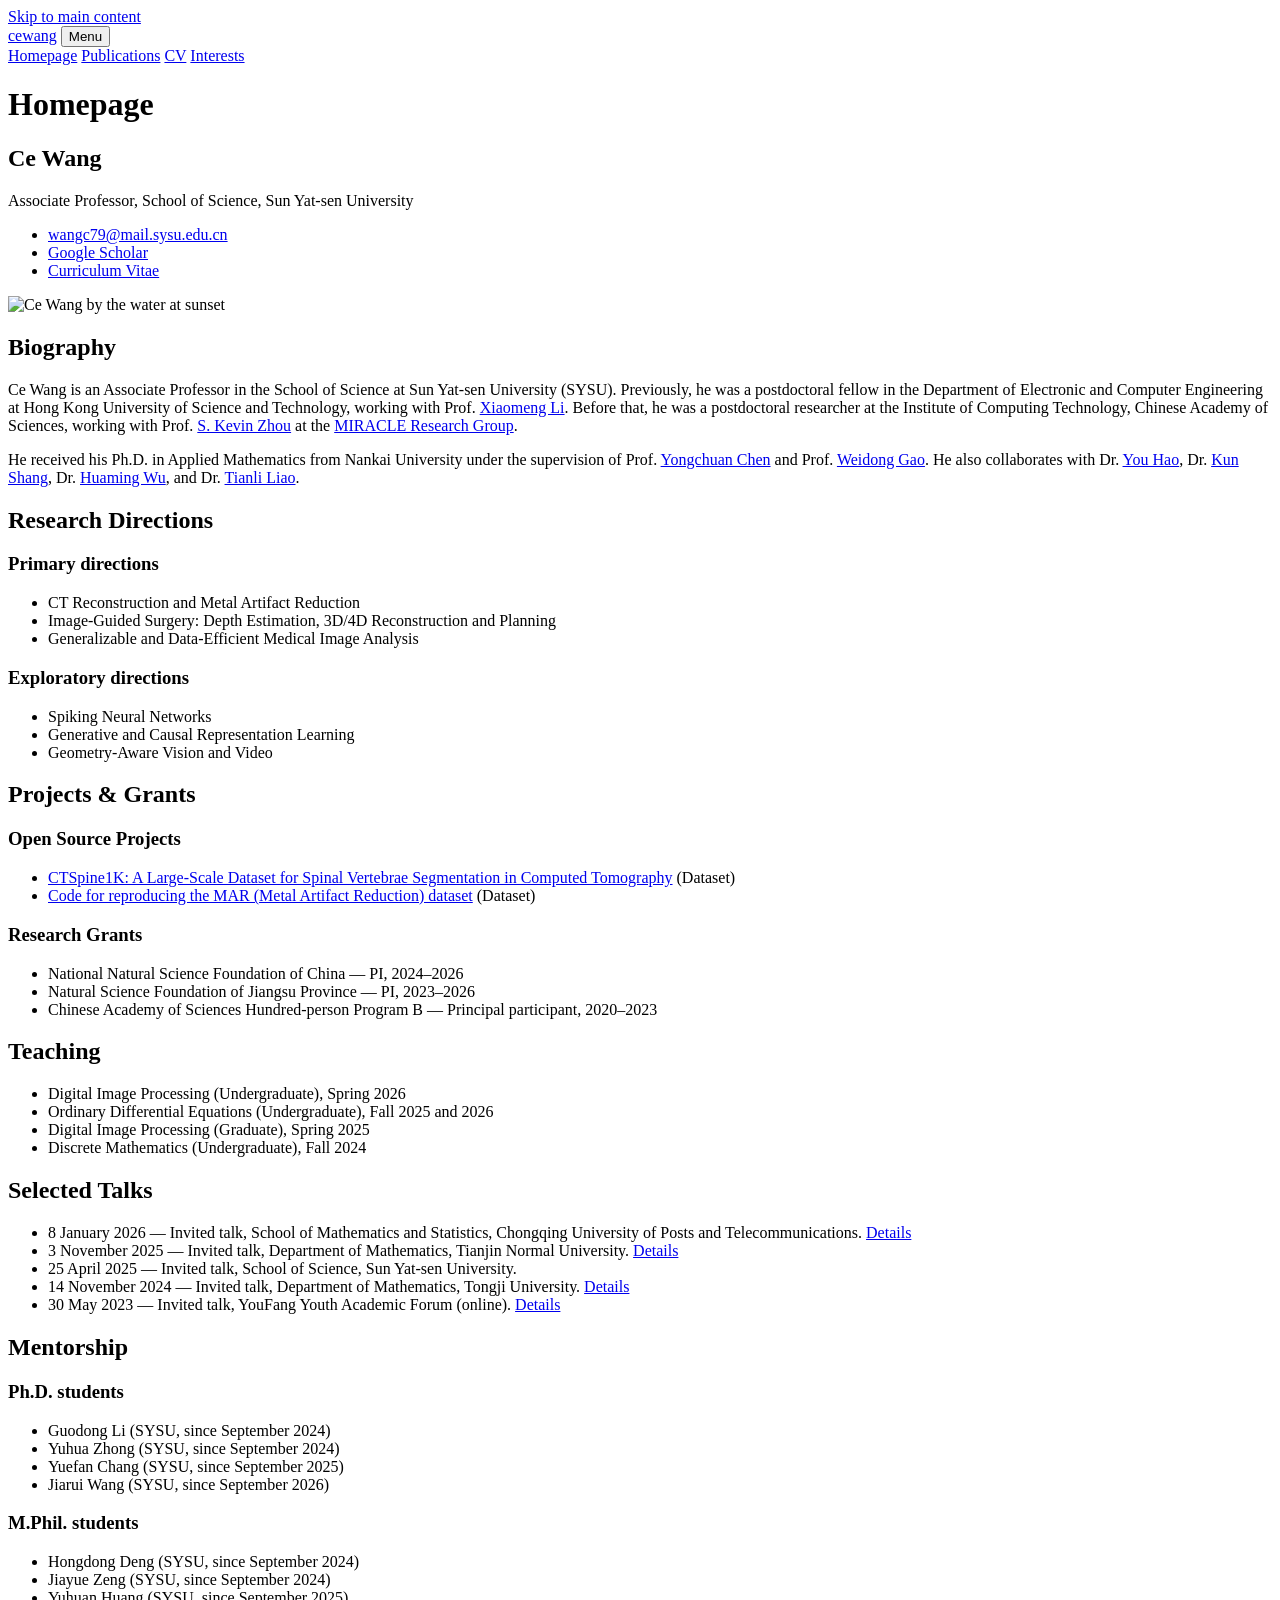
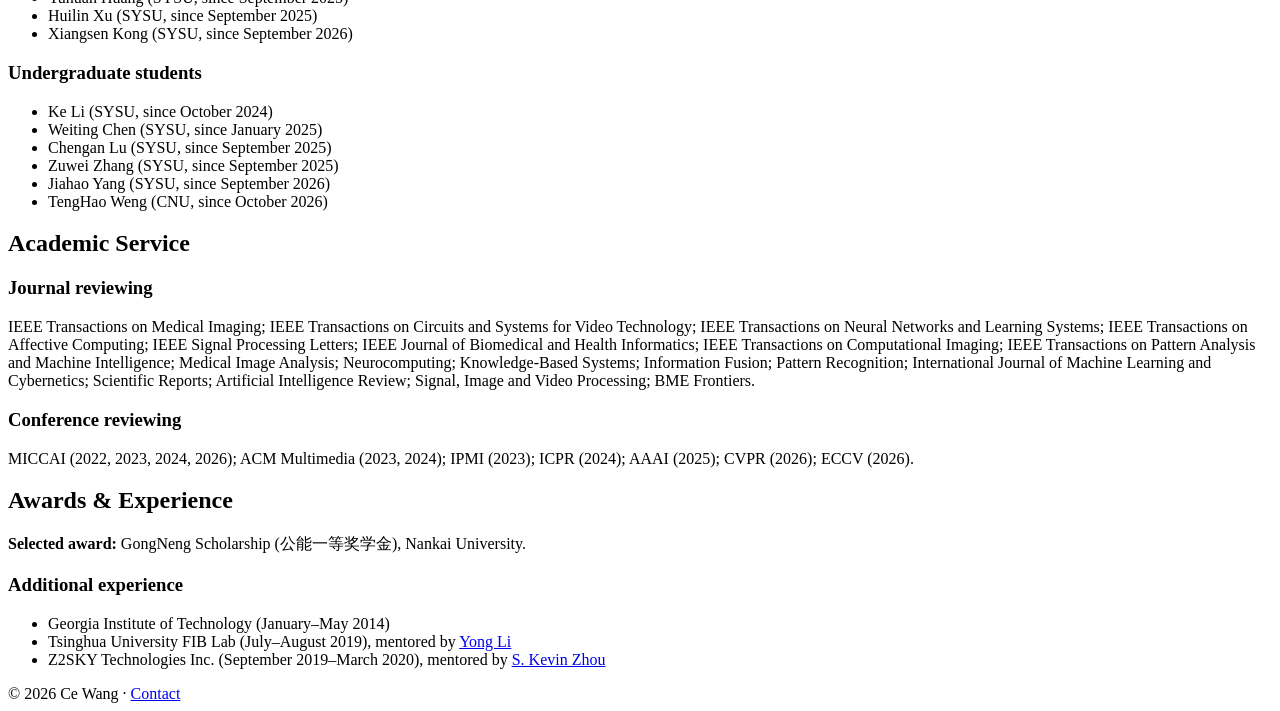
==== index.html @ 62bd2e17 "Initial commit" ====
<!doctype html>
<html lang="en">
<head>
  <meta charset="utf-8">
  <meta name="viewport" content="width=device-width, initial-scale=1">
  <meta name="description" content="Ce Wang is an Associate Professor at Sun Yat-sen University. Research in CT reconstruction, image-guided surgery, and medical image analysis.">
  <title>Ce Wang | Homepage</title>
  <link rel="stylesheet" href="./styles.css">
  <script src="./site.js?v=20261102b" defer></script>
</head>
<body>
  <a class="skip-link" href="#main">Skip to main content</a>
  <div class="hero hero--home">
    <header class="site-header">
      <a class="site-brand" href="./index.html">cewang</a>
      <button class="menu-button" type="button" aria-controls="site-nav" aria-expanded="false">Menu</button>
      <nav class="site-nav" id="site-nav" aria-label="Main navigation">
        <a href="./index.html" aria-current="page">Homepage</a>
        <a href="./publications.html">Publications</a>
        <a href="./cv.html">CV</a>
        <a href="./interests.html">Interests</a>
      </nav>
    </header>
    <h1 class="hero-title">Homepage</h1>
  </div>

  <main class="content" id="main">
    <section class="intro" aria-labelledby="name">
      <div>
        <h2 id="name">Ce Wang</h2>
        <p class="role">Associate Professor, School of Science, Sun Yat-sen University</p>
        <ul class="intro-links">
          <li><a href="mailto:wangc79@mail.sysu.edu.cn">wangc79@mail.sysu.edu.cn</a></li>
          <li><a href="https://scholar.google.com/citations?user=IBZRx3AAAAAJ&amp;hl=en" target="_blank" rel="noopener noreferrer">Google Scholar</a></li>
          <li><a href="./cv.html">Curriculum Vitae</a></li>
        </ul>
      </div>
      <img class="portrait" src="./assets/portrait.jpg" alt="Ce Wang by the water at sunset">
    </section>

    <section class="content-section" aria-labelledby="biography">
      <h2 id="biography">Biography</h2>
      <p>Ce Wang is an Associate Professor in the School of Science at Sun Yat-sen University (SYSU). Previously, he was a postdoctoral fellow in the Department of Electronic and Computer Engineering at Hong Kong University of Science and Technology, working with Prof. <a href="https://xmengli.github.io/">Xiaomeng Li</a>. Before that, he was a postdoctoral researcher at the Institute of Computing Technology, Chinese Academy of Sciences, working with Prof. <a href="https://scholar.google.com/citations?user=8eNm2GMAAAAJ&amp;hl=en">S. Kevin Zhou</a> at the <a href="https://iip.ict.ac.cn/">MIRACLE Research Group</a>.</p>
      <p>He received his Ph.D. in Applied Mathematics from Nankai University under the supervision of Prof. <a href="https://billchen.org/">Yongchuan Chen</a> and Prof. <a href="https://cam.tju.edu.cn/faculty/teacherDetail.php?id=104">Weidong Gao</a>. He also collaborates with Dr. <a href="https://scholar.google.com/citations?user=0cNZda4AAAAJ&amp;hl=en">You Hao</a>, Dr. <a href="https://scholar.google.com/citations?user=N3ZIPaoAAAAJ&amp;hl=en">Kun Shang</a>, Dr. <a href="https://scholar.google.com/citations?user=eK_-GIwAAAAJ&amp;hl=en">Huaming Wu</a>, and Dr. <a href="https://tlliao.github.io/">Tianli Liao</a>.</p>
    </section>

    <section class="content-section" aria-labelledby="research">
      <h2 id="research">Research Directions</h2>
      <h3>Primary directions</h3>
      <ul class="research-list">
        <li>CT Reconstruction and Metal Artifact Reduction</li>
        <li>Image-Guided Surgery: Depth Estimation, 3D/4D Reconstruction and Planning</li>
        <li>Generalizable and Data-Efficient Medical Image Analysis</li>
      </ul>
      <h3>Exploratory directions</h3>
      <ul class="research-list">
        <li>Spiking Neural Networks</li>
        <li>Generative and Causal Representation Learning</li>
        <li>Geometry-Aware Vision and Video</li>
      </ul>
    </section>

    <section class="content-section" aria-labelledby="projects">
      <h2 id="projects">Projects &amp; Grants</h2>
      <h3>Open Source Projects</h3>
      <ul class="compact-list">
        <li><a href="https://github.com/MIRACLE-Center/CTSpine1K">CTSpine1K: A Large-Scale Dataset for Spinal Vertebrae Segmentation in Computed Tomography</a> (Dataset)</li>
        <li><a href="https://github.com/MIRACLE-Center/DuDoNet">Code for reproducing the MAR (Metal Artifact Reduction) dataset</a> (Dataset)</li>
      </ul>
      <h3>Research Grants</h3>
      <ul class="compact-list">
        <li>National Natural Science Foundation of China — PI, 2024–2026</li>
        <li>Natural Science Foundation of Jiangsu Province — PI, 2023–2026</li>
        <li>Chinese Academy of Sciences Hundred-person Program B — Principal participant, 2020–2023</li>
      </ul>
    </section>

    <section class="content-section" aria-labelledby="teaching">
      <h2 id="teaching">Teaching</h2>
      <ul>
        <li>Digital Image Processing (Undergraduate), Spring 2026</li>
        <li>Ordinary Differential Equations (Undergraduate), Fall 2025 and 2026</li>
        <li>Digital Image Processing (Graduate), Spring 2025</li>
        <li>Discrete Mathematics (Undergraduate), Fall 2024</li>
      </ul>
    </section>

    <section class="content-section" aria-labelledby="talks">
      <h2 id="talks">Selected Talks</h2>
      <ul>
        <li>8 January 2026 — Invited talk, School of Mathematics and Statistics, Chongqing University of Posts and Telecommunications. <a href="https://math.cqupt.edu.cn/info/1125/19202.htm">Details</a></li>
        <li>3 November 2025 — Invited talk, Department of Mathematics, Tianjin Normal University. <a href="https://sxkx.tjnu.edu.cn/info/1120/4465.htm">Details</a></li>
        <li>25 April 2025 — Invited talk, School of Science, Sun Yat-sen University.</li>
        <li>14 November 2024 — Invited talk, Department of Mathematics, Tongji University. <a href="https://math.tongji.edu.cn/info/1385/11746.htm">Details</a></li>
        <li>30 May 2023 — Invited talk, YouFang Youth Academic Forum (online). <a href="https://mp.weixin.qq.com/s/vdHSay3VcOYgKYKiNyESrA">Details</a></li>
      </ul>
    </section>

    <section class="content-section" aria-labelledby="mentorship">
      <h2 id="mentorship">Mentorship</h2>
      <div class="columns">
        <div>
          <h3>Ph.D. students</h3>
          <ul class="compact-list">
            <li>Guodong Li (SYSU, since September 2024)</li>
            <li>Yuhua Zhong (SYSU, since September 2024)</li>
            <li>Yuefan Chang (SYSU, since September 2025)</li>
            <li>Jiarui Wang (SYSU, since September 2026)</li>
          </ul>
          <h3>M.Phil. students</h3>
          <ul class="compact-list">
            <li>Hongdong Deng (SYSU, since September 2024)</li>
            <li>Jiayue Zeng (SYSU, since September 2024)</li>
            <li>Yuhuan Huang (SYSU, since September 2025)</li>
            <li>Huilin Xu (SYSU, since September 2025)</li>
            <li>Xiangsen Kong (SYSU, since September 2026)</li>
          </ul>
        </div>
        <div>
          <h3>Undergraduate students</h3>
          <ul class="compact-list">
            <li>Ke Li (SYSU, since October 2024)</li>
            <li>Weiting Chen (SYSU, since January 2025)</li>
            <li>Chengan Lu (SYSU, since September 2025)</li>
            <li>Zuwei Zhang (SYSU, since September 2025)</li>
            <li>Jiahao Yang (SYSU, since September 2026)</li>
            <li>TengHao Weng (CNU, since October 2026)</li>
          </ul>
        </div>
      </div>
    </section>

    <section class="content-section" aria-labelledby="service">
      <h2 id="service">Academic Service</h2>
      <h3>Journal reviewing</h3>
      <p>IEEE Transactions on Medical Imaging; IEEE Transactions on Circuits and Systems for Video Technology; IEEE Transactions on Neural Networks and Learning Systems; IEEE Transactions on Affective Computing; IEEE Signal Processing Letters; IEEE Journal of Biomedical and Health Informatics; IEEE Transactions on Computational Imaging; IEEE Transactions on Pattern Analysis and Machine Intelligence; Medical Image Analysis; Neurocomputing; Knowledge-Based Systems; Information Fusion; Pattern Recognition; International Journal of Machine Learning and Cybernetics; Scientific Reports; Artificial Intelligence Review; Signal, Image and Video Processing; BME Frontiers.</p>
      <h3>Conference reviewing</h3>
      <p>MICCAI (2022, 2023, 2024, 2026); ACM Multimedia (2023, 2024); IPMI (2023); ICPR (2024); AAAI (2025); CVPR (2026); ECCV (2026).</p>
    </section>

    <section class="content-section" aria-labelledby="more">
      <h2 id="more">Awards &amp; Experience</h2>
      <p><strong>Selected award:</strong> GongNeng Scholarship (公能一等奖学金), Nankai University.</p>
      <h3>Additional experience</h3>
      <ul class="compact-list">
        <li>Georgia Institute of Technology (January–May 2014)</li>
        <li>Tsinghua University FIB Lab (July–August 2019), mentored by <a href="https://fi.ee.tsinghua.edu.cn/~liyong/">Yong Li</a></li>
        <li>Z2SKY Technologies Inc. (September 2019–March 2020), mentored by <a href="https://scholar.google.com/citations?user=8eNm2GMAAAAJ&amp;hl=en">S. Kevin Zhou</a></li>
      </ul>
    </section>
  </main>

  <footer class="site-footer">© 2026 Ce Wang · <a href="mailto:wangc79@mail.sysu.edu.cn">Contact</a></footer>
</body>
</html>
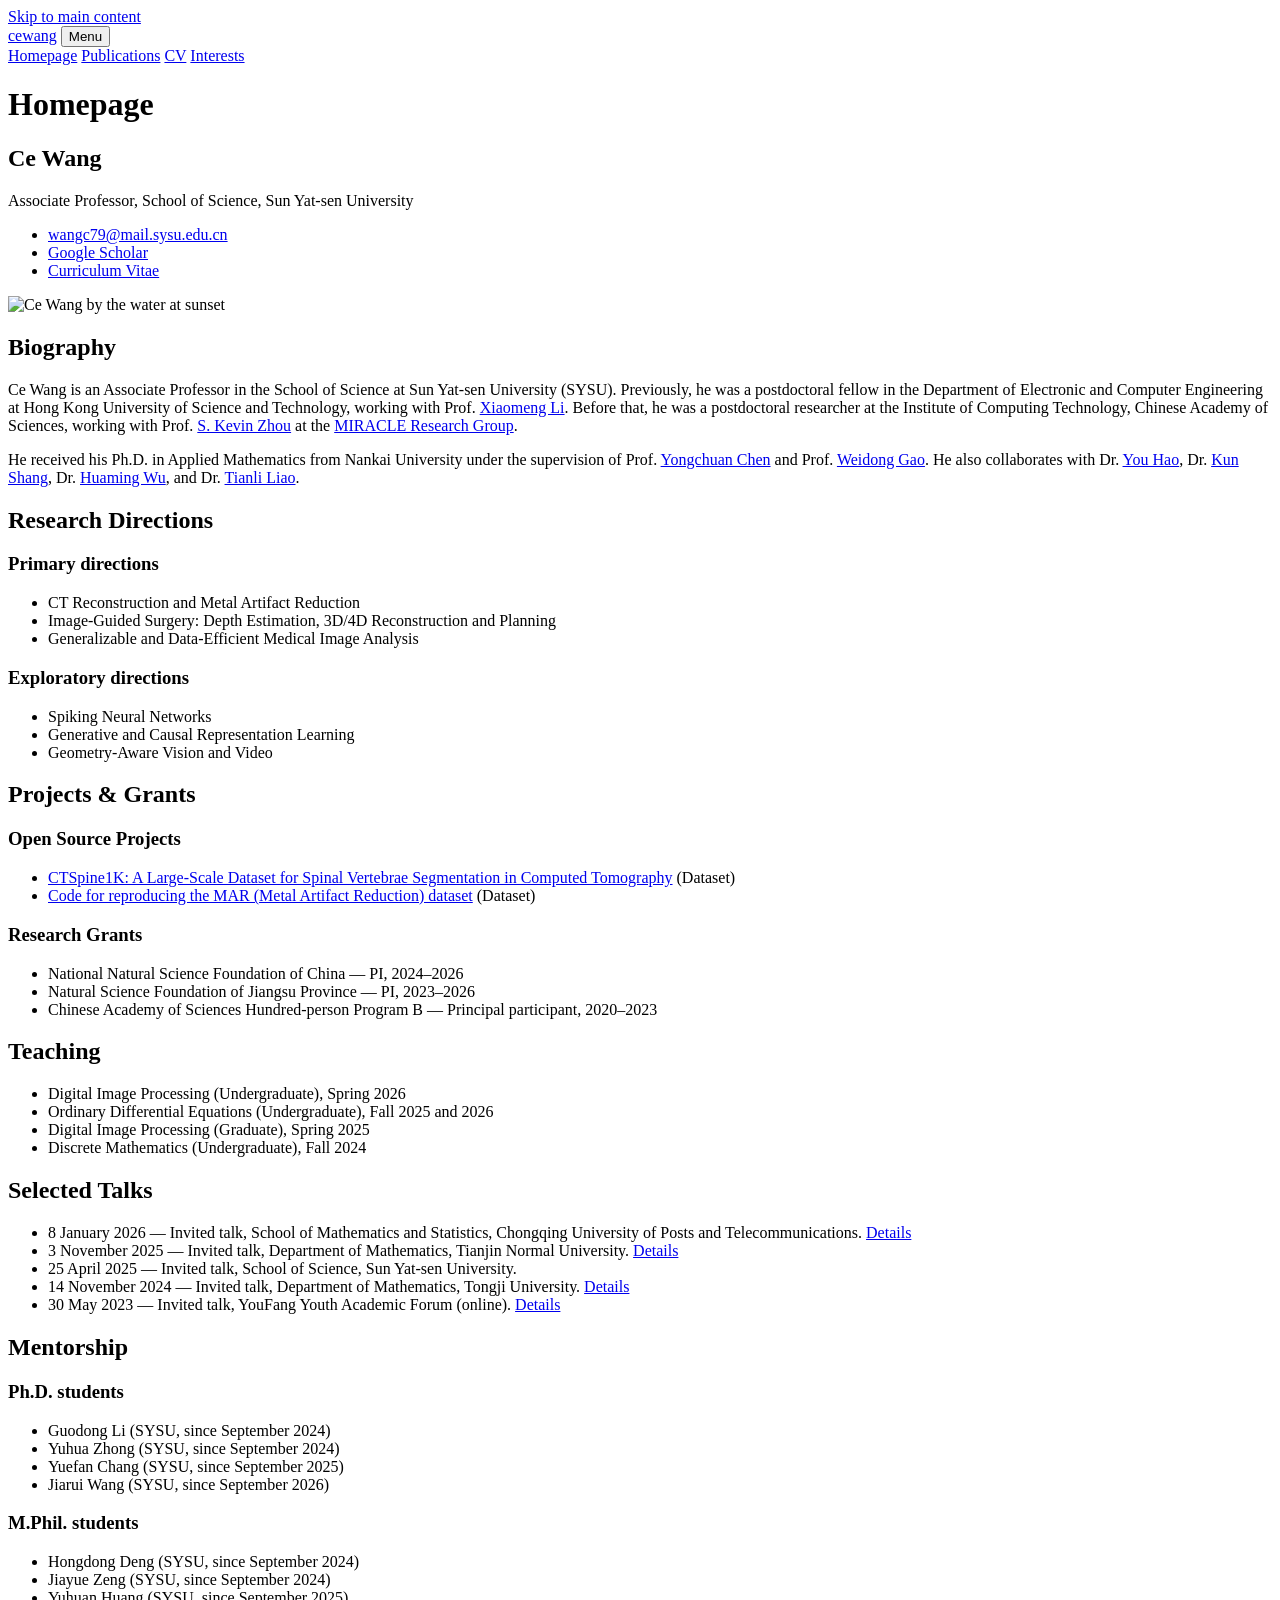
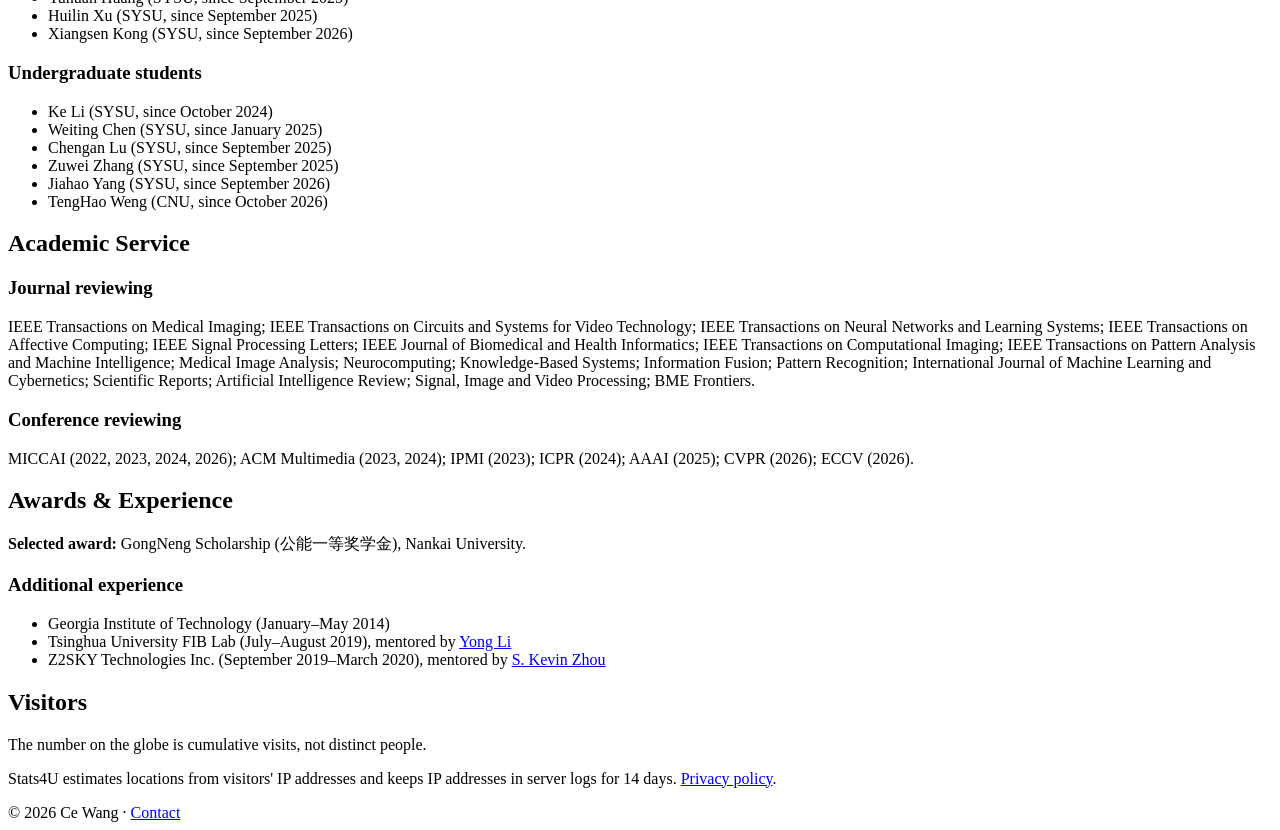
==== commit 3de0e291: "Add visitor globe and privacy note Added a visitor section with a globe and privacy information." ====
--- a/index.html
+++ b/index.html
@@ -148,6 +148,16 @@
         <li>Z2SKY Technologies Inc. (September 2019–March 2020), mentored by <a href="https://scholar.google.com/citations?user=8eNm2GMAAAAJ&amp;hl=en">S. Kevin Zhou</a></li>
       </ul>
     </section>
+
+    <section class="content-section visitor-section" aria-labelledby="visitors">
+      <h2 id="visitors">Visitors</h2>
+      <div class="visitor-globe" role="group" aria-label="Globe of approximate visitor locations and cumulative visits">
+        <script async src="https://www.stats4u.net/js/globe.js" data-s4uid="7709952360" data-size="210" data-lang="en" data-view="cities" data-form="dots" data-skin="papier" data-count="1"></script>
+        <noscript>Enable JavaScript to view the visitor globe.</noscript>
+      </div>
+      <p class="visitor-note">The number on the globe is cumulative visits, not distinct people.</p>
+      <p class="visitor-privacy">Stats4U estimates locations from visitors' IP addresses and keeps IP addresses in server logs for 14 days. <a href="https://www.stats4u.net/en/privacy" target="_blank" rel="noopener noreferrer">Privacy policy</a>.</p>
+    </section>
   </main>
 
   <footer class="site-footer">© 2026 Ce Wang · <a href="mailto:wangc79@mail.sysu.edu.cn">Contact</a></footer>
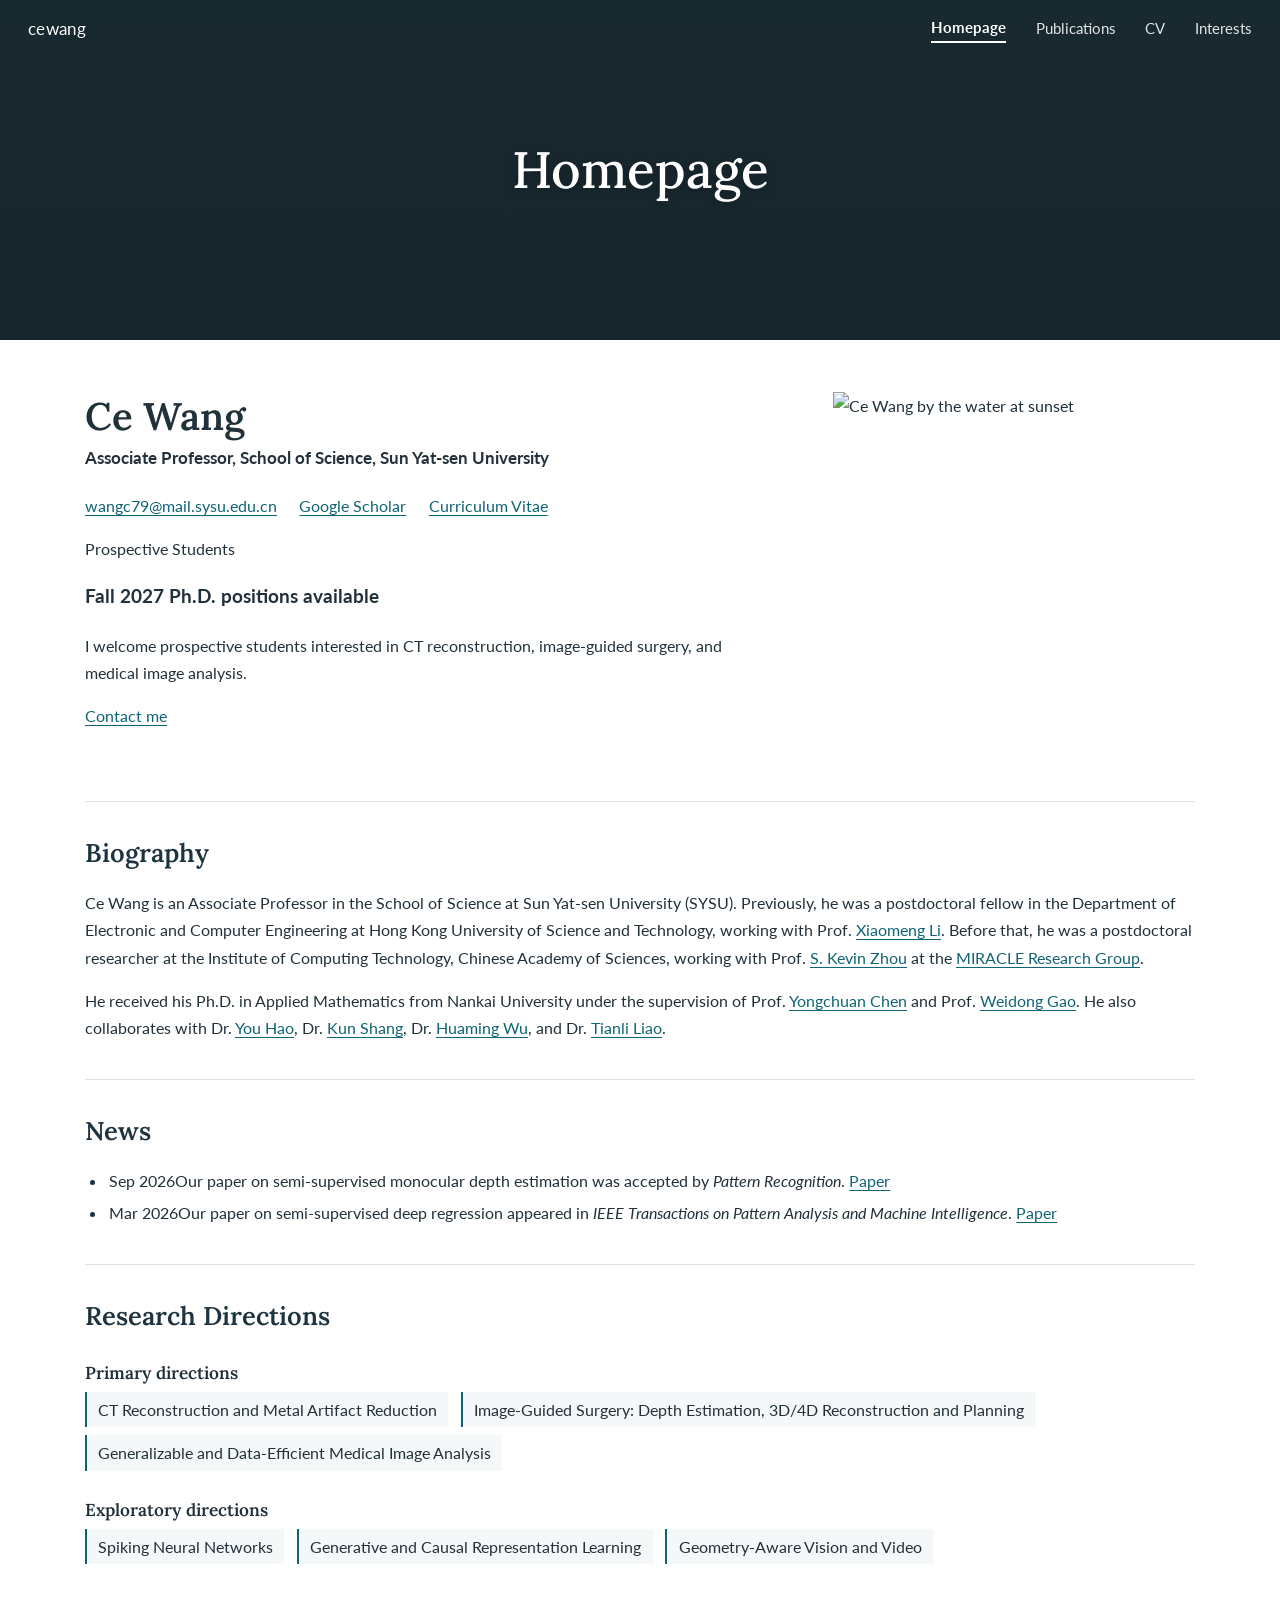
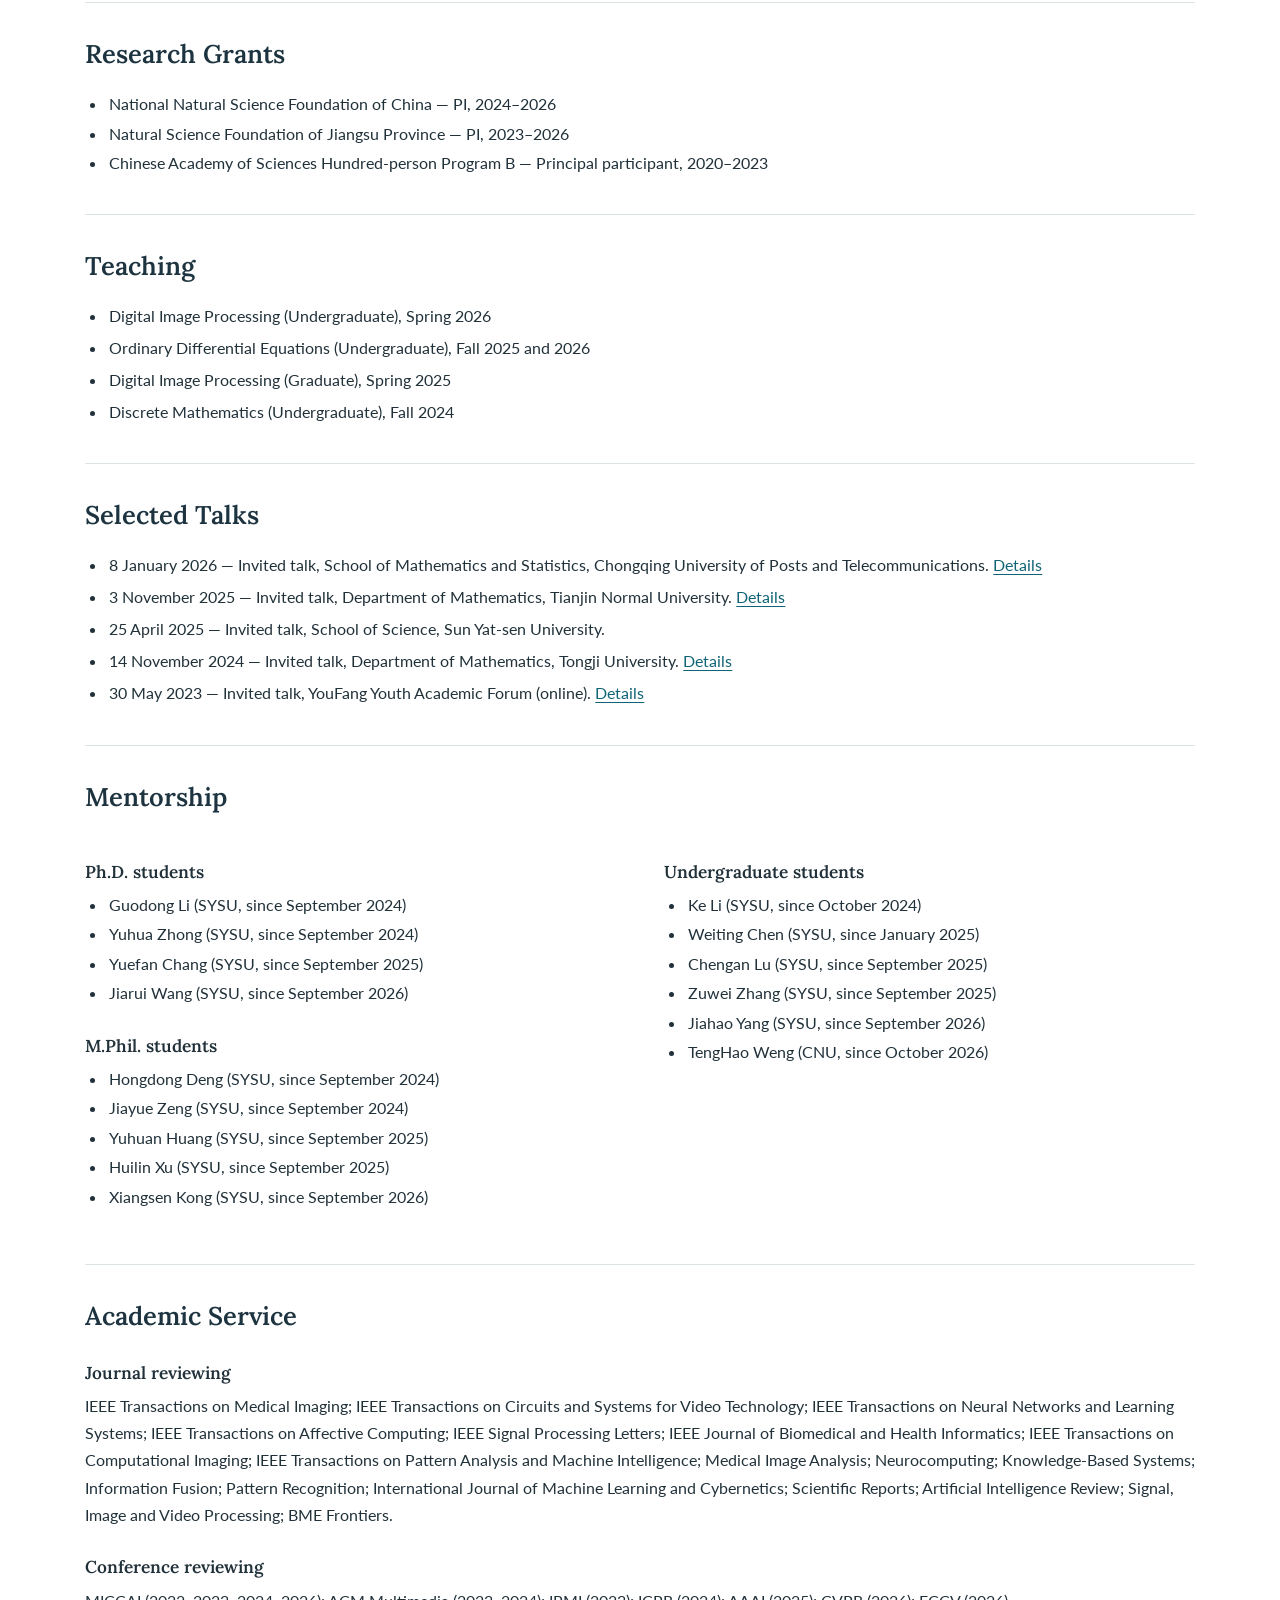
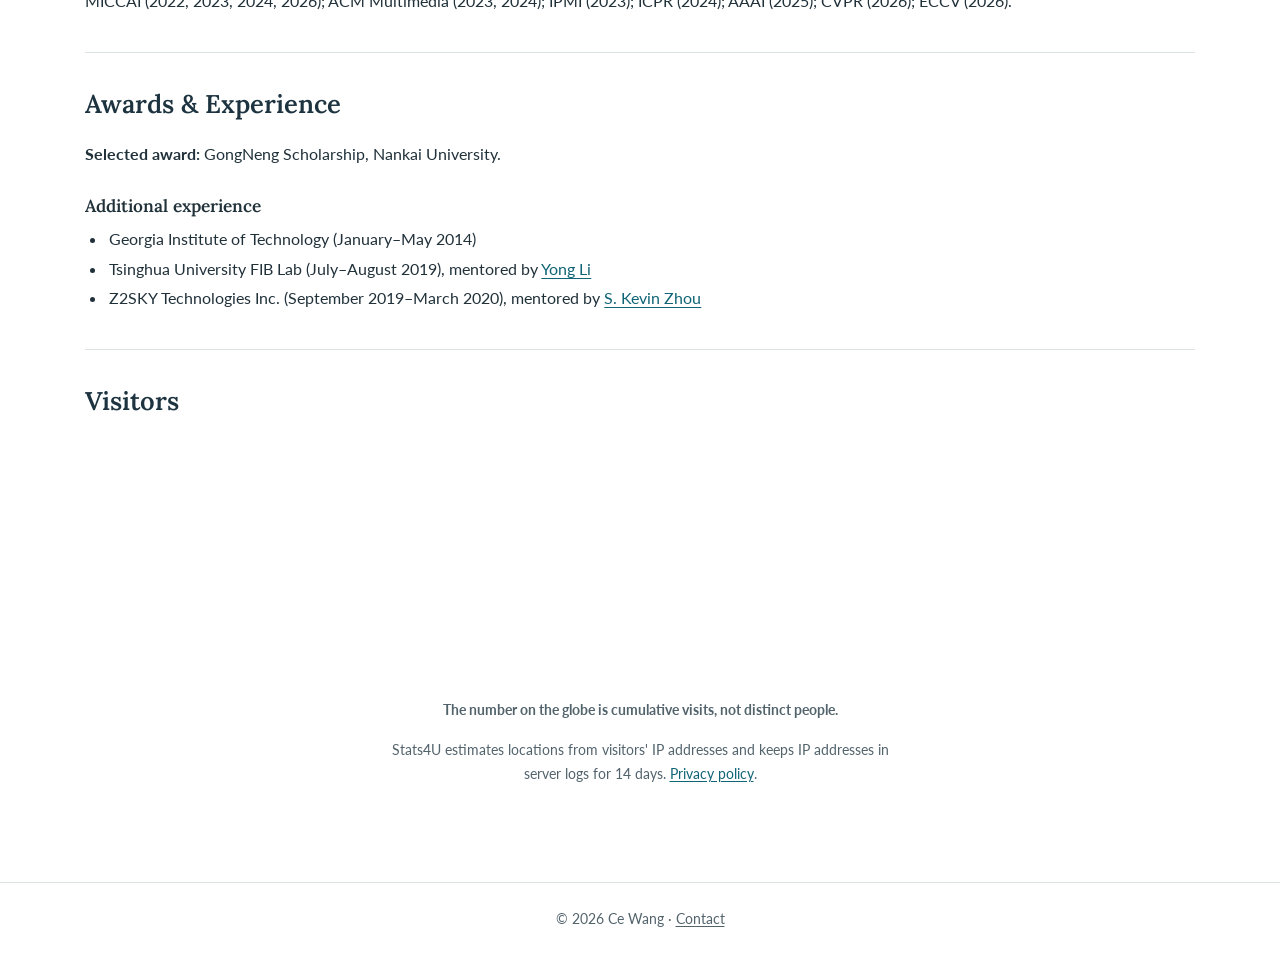
==== commit f31dea5f: "Add Fall 2027 admissions and news; update grants Added a recruitment section for prospective student" ====
--- a/index.html
+++ b/index.html
@@ -34,6 +34,12 @@
           <li><a href="https://scholar.google.com/citations?user=IBZRx3AAAAAJ&amp;hl=en" target="_blank" rel="noopener noreferrer">Google Scholar</a></li>
           <li><a href="./cv.html">Curriculum Vitae</a></li>
         </ul>
+        <section class="recruitment-callout" aria-labelledby="recruitment">
+          <p class="recruitment-label">Prospective Students</p>
+          <h3 id="recruitment">Fall 2027 Ph.D. positions available</h3>
+          <p>I welcome prospective students interested in CT reconstruction, image-guided surgery, and medical image analysis.</p>
+          <a class="recruitment-link" href="mailto:wangc79@mail.sysu.edu.cn">Contact me</a>
+        </section>
       </div>
       <img class="portrait" src="./assets/portrait.jpg" alt="Ce Wang by the water at sunset">
     </section>
@@ -42,6 +48,14 @@
       <h2 id="biography">Biography</h2>
       <p>Ce Wang is an Associate Professor in the School of Science at Sun Yat-sen University (SYSU). Previously, he was a postdoctoral fellow in the Department of Electronic and Computer Engineering at Hong Kong University of Science and Technology, working with Prof. <a href="https://xmengli.github.io/">Xiaomeng Li</a>. Before that, he was a postdoctoral researcher at the Institute of Computing Technology, Chinese Academy of Sciences, working with Prof. <a href="https://scholar.google.com/citations?user=8eNm2GMAAAAJ&amp;hl=en">S. Kevin Zhou</a> at the <a href="https://iip.ict.ac.cn/">MIRACLE Research Group</a>.</p>
       <p>He received his Ph.D. in Applied Mathematics from Nankai University under the supervision of Prof. <a href="https://billchen.org/">Yongchuan Chen</a> and Prof. <a href="https://cam.tju.edu.cn/faculty/teacherDetail.php?id=104">Weidong Gao</a>. He also collaborates with Dr. <a href="https://scholar.google.com/citations?user=0cNZda4AAAAJ&amp;hl=en">You Hao</a>, Dr. <a href="https://scholar.google.com/citations?user=N3ZIPaoAAAAJ&amp;hl=en">Kun Shang</a>, Dr. <a href="https://scholar.google.com/citations?user=eK_-GIwAAAAJ&amp;hl=en">Huaming Wu</a>, and Dr. <a href="https://tlliao.github.io/">Tianli Liao</a>.</p>
+    </section>
+
+    <section class="content-section" aria-labelledby="news">
+      <h2 id="news">News</h2>
+      <ul class="news-list">
+        <li><time class="news-date" datetime="2026-09">Sep 2026</time><span>Our paper on semi-supervised monocular depth estimation was accepted by <em>Pattern Recognition</em>. <a href="https://www.sciencedirect.com/science/article/pii/S0031320326019485">Paper</a></span></li>
+        <li><time class="news-date" datetime="2026-03">Mar 2026</time><span>Our paper on semi-supervised deep regression appeared in <em>IEEE Transactions on Pattern Analysis and Machine Intelligence</em>. <a href="https://pubmed.ncbi.nlm.nih.gov/41284425/">Paper</a></span></li>
+      </ul>
     </section>
 
     <section class="content-section" aria-labelledby="research">
@@ -60,14 +74,8 @@
       </ul>
     </section>
 
-    <section class="content-section" aria-labelledby="projects">
-      <h2 id="projects">Projects &amp; Grants</h2>
-      <h3>Open Source Projects</h3>
-      <ul class="compact-list">
-        <li><a href="https://github.com/MIRACLE-Center/CTSpine1K">CTSpine1K: A Large-Scale Dataset for Spinal Vertebrae Segmentation in Computed Tomography</a> (Dataset)</li>
-        <li><a href="https://github.com/MIRACLE-Center/DuDoNet">Code for reproducing the MAR (Metal Artifact Reduction) dataset</a> (Dataset)</li>
-      </ul>
-      <h3>Research Grants</h3>
+    <section class="content-section" aria-labelledby="grants">
+      <h2 id="grants">Research Grants</h2>
       <ul class="compact-list">
         <li>National Natural Science Foundation of China — PI, 2024–2026</li>
         <li>Natural Science Foundation of Jiangsu Province — PI, 2023–2026</li>
@@ -140,7 +148,7 @@
 
     <section class="content-section" aria-labelledby="more">
       <h2 id="more">Awards &amp; Experience</h2>
-      <p><strong>Selected award:</strong> GongNeng Scholarship (公能一等奖学金), Nankai University.</p>
+      <p><strong>Selected award:</strong> GongNeng Scholarship, Nankai University.</p>
       <h3>Additional experience</h3>
       <ul class="compact-list">
         <li>Georgia Institute of Technology (January–May 2014)</li>
--- a/styles.css
+++ b/styles.css
@@ -0,0 +1,96 @@
+@import url('https://fonts.googleapis.com/css2?family=Lato:wght@400;500;600;700&family=Lora:wght@400;500;600;700&display=swap');
+
+:root {
+  --ink: #21313a;
+  --muted: #52636c;
+  --accent: #0f6475;
+  --accent-hover: #0a4d5a;
+  --line: #dce3e5;
+  --paper: #fff;
+  --soft: #f5f8f8;
+  --content: 1110px;
+}
+
+* { box-sizing: border-box; }
+html { scroll-behavior: smooth; }
+body { margin: 0; color: var(--ink); background: var(--paper); font: 16px/1.7 Lato, Arial, sans-serif; }
+a { color: var(--accent); text-underline-offset: .17em; }
+a:hover { color: var(--accent-hover); }
+img { display: block; max-width: 100%; }
+.skip-link { position: absolute; left: 1rem; top: -5rem; z-index: 20; padding: .55rem .8rem; background: #fff; color: var(--ink); }
+.skip-link:focus { top: .75rem; }
+.hero { position: relative; height: 340px; color: #fff; background-color: #263a42; background-image: linear-gradient(rgba(12, 24, 30, .51), rgba(12, 24, 30, .58)), var(--hero-image); background-size: cover; background-position: center; }
+.hero--home { --hero-image: url('assets/home-hero.jpg'); background-position: center 45%; }
+.hero--publications { --hero-image: url('assets/publications-hero.jpg'); }
+.hero--cv { --hero-image: url('assets/cv-hero.jpg'); }
+.hero--interests { --hero-image: url('assets/interests-hero.jpg'); }
+.site-header { position: relative; z-index: 2; display: flex; align-items: center; justify-content: space-between; gap: 2rem; max-width: 1280px; margin: auto; padding: 15px 28px; }
+.site-brand { color: #fff; font-size: 1.05rem; text-decoration: none; letter-spacing: .02em; }
+.site-brand:hover, .site-nav a:hover { color: #fff; }
+.site-nav { display: flex; align-items: center; gap: 1.85rem; }
+.site-nav a { color: rgba(255,255,255,.88); text-decoration: none; font-size: .94rem; }
+.site-nav a[aria-current='page'] { color: #fff; font-weight: 700; border-bottom: 2px solid #fff; }
+.menu-button { display: none; border: 1px solid rgba(255,255,255,.7); border-radius: 3px; color: #fff; background: transparent; padding: .36rem .6rem; font: inherit; }
+.hero-title { position: absolute; inset: 0; display: grid; place-items: center; margin: 0; padding: 2rem; font: 500 clamp(2.4rem, 4vw, 3.5rem)/1.2 Lora, Georgia, serif; text-align: center; text-shadow: 0 2px 9px rgba(0,0,0,.24); }
+.content { width: min(var(--content), calc(100% - 64px)); margin: 0 auto; padding: 52px 0 80px; }
+.intro { display: grid; grid-template-columns: minmax(0, 1.7fr) minmax(260px, .9fr); gap: clamp(2rem, 5vw, 5rem); align-items: start; margin-bottom: 72px; }
+.intro h2 { margin: 0 0 .25rem; font: 600 clamp(2rem, 3vw, 2.65rem)/1.25 Lora, Georgia, serif; }
+.intro .role { margin: 0 0 1.2rem; font-size: 1.06rem; font-weight: 700; }
+.intro-links { display: flex; flex-wrap: wrap; gap: .55rem 1.4rem; margin: 0; padding: 0; list-style: none; }
+.intro-links li { margin: 0; }
+.portrait { width: 100%; aspect-ratio: 1.55; object-fit: cover; object-position: center; }
+.content-section { padding-top: 34px; margin-top: 38px; border-top: 1px solid var(--line); }
+.content-section:first-of-type { margin-top: 0; }
+.content-section h2, .page-lead h2 { margin: 0 0 1.15rem; color: #1d3440; font: 600 clamp(1.5rem, 2vw, 1.9rem)/1.35 Lora, Georgia, serif; }
+.content-section h3 { margin: 1.7rem 0 .45rem; font: 600 1.08rem/1.4 Lora, Georgia, serif; }
+.content-section p { margin: 0 0 1rem; }
+.content-section ul, .content-section ol { margin: .25rem 0 1rem; padding-left: 1.4rem; }
+.content-section li { padding-left: .12rem; margin: .3rem 0; }
+.research-list { display: flex; flex-wrap: wrap; gap: .5rem .8rem; padding: 0 !important; list-style: none; }
+.research-list li { margin: 0; padding: .25rem .7rem; border-left: 2px solid var(--accent); background: var(--soft); }
+.columns { display: grid; grid-template-columns: 1fr 1fr; gap: 2rem 3rem; }
+.compact-list li { margin: .14rem 0; }
+.small { color: var(--muted); font-size: .92rem; }
+.page-lead { max-width: 760px; margin-bottom: 2.5rem; }
+.publication-list { list-style: none; padding: 0; margin: 0; counter-reset: paper; }
+.publication-item { display: grid; grid-template-columns: 2.2rem minmax(0, 1fr); gap: .35rem; margin: 0; padding: 1.15rem 0; border-bottom: 1px solid var(--line); }
+.publication-item::before { counter-increment: paper; content: counter(paper) '.'; color: #71818a; font-size: .9rem; padding-top: .1rem; }
+.publication-title { display: block; color: var(--ink); font-weight: 700; line-height: 1.45; }
+.publication-authors, .publication-venue { display: block; color: var(--muted); font-size: .94rem; line-height: 1.55; }
+.publication-links { display: flex; flex-wrap: wrap; gap: .35rem .8rem; margin-top: .36rem; font-size: .88rem; font-weight: 700; text-transform: uppercase; letter-spacing: .025em; }
+.publication-links a { text-decoration: none; }
+.publication-links a:hover { text-decoration: underline; }
+.publications-section { margin-top: 3.5rem; }
+.publications-section:first-child { margin-top: 0; }
+.publications-section h2 { border-bottom: 2px solid #233b48; padding-bottom: .6rem; margin-bottom: .25rem; }
+.loading { color: var(--muted); }
+.cv-frame { display: block; width: 100%; height: min(80vh, 980px); min-height: 600px; border: 1px solid var(--line); background: #f3f3f3; }
+.cv-links { display: flex; flex-wrap: wrap; gap: .8rem 1.5rem; margin-bottom: 1.4rem; }
+.interests-gallery { display: grid; grid-template-columns: repeat(3, 1fr); gap: 1.2rem; margin-top: 2rem; }
+.interests-gallery figure { margin: 0; }
+.interests-gallery img { width: 100%; aspect-ratio: 4/3; object-fit: cover; }
+.interests-gallery figcaption { margin-top: .45rem; color: var(--muted); font-size: .9rem; }
+.visitor-globe { width: 250px; max-width: 100%; min-height: 250px; margin: 0 auto .65rem; text-align: center; }
+.visitor-section .visitor-note, .visitor-section .visitor-privacy { max-width: 520px; margin-right: auto; margin-left: auto; color: var(--muted); font-size: .88rem; text-align: center; }
+.visitor-note { font-weight: 700; }
+.visitor-privacy { font-size: .82rem; }
+.site-footer { border-top: 1px solid var(--line); padding: 1.5rem 2rem 2rem; color: var(--muted); font-size: .86rem; text-align: center; }
+.site-footer a { color: inherit; }
+@media (max-width: 740px) {
+  .hero { height: 280px; }
+  .site-header { padding: 14px 20px; }
+  .menu-button { display: block; }
+  .site-nav { display: none; position: absolute; top: 59px; right: 16px; left: 16px; flex-direction: column; align-items: stretch; gap: 0; padding: .4rem .9rem; background: #1f333d; box-shadow: 0 12px 22px rgba(0,0,0,.2); }
+  .site-nav.is-open { display: flex; }
+  .site-nav a { padding: .65rem .25rem; }
+  .site-nav a[aria-current='page'] { border-bottom: 0; }
+  .content { width: min(100% - 36px, var(--content)); padding: 38px 0 60px; }
+  .intro { grid-template-columns: 1fr; gap: 1.8rem; margin-bottom: 46px; }
+  .portrait { max-width: 480px; }
+  .columns { grid-template-columns: 1fr; gap: .3rem; }
+  .interests-gallery { grid-template-columns: 1fr 1fr; }
+  .cv-frame { height: 72vh; min-height: 470px; }
+}
+@media (max-width: 480px) {
+  .interests-gallery { grid-template-columns: 1fr; }
+}
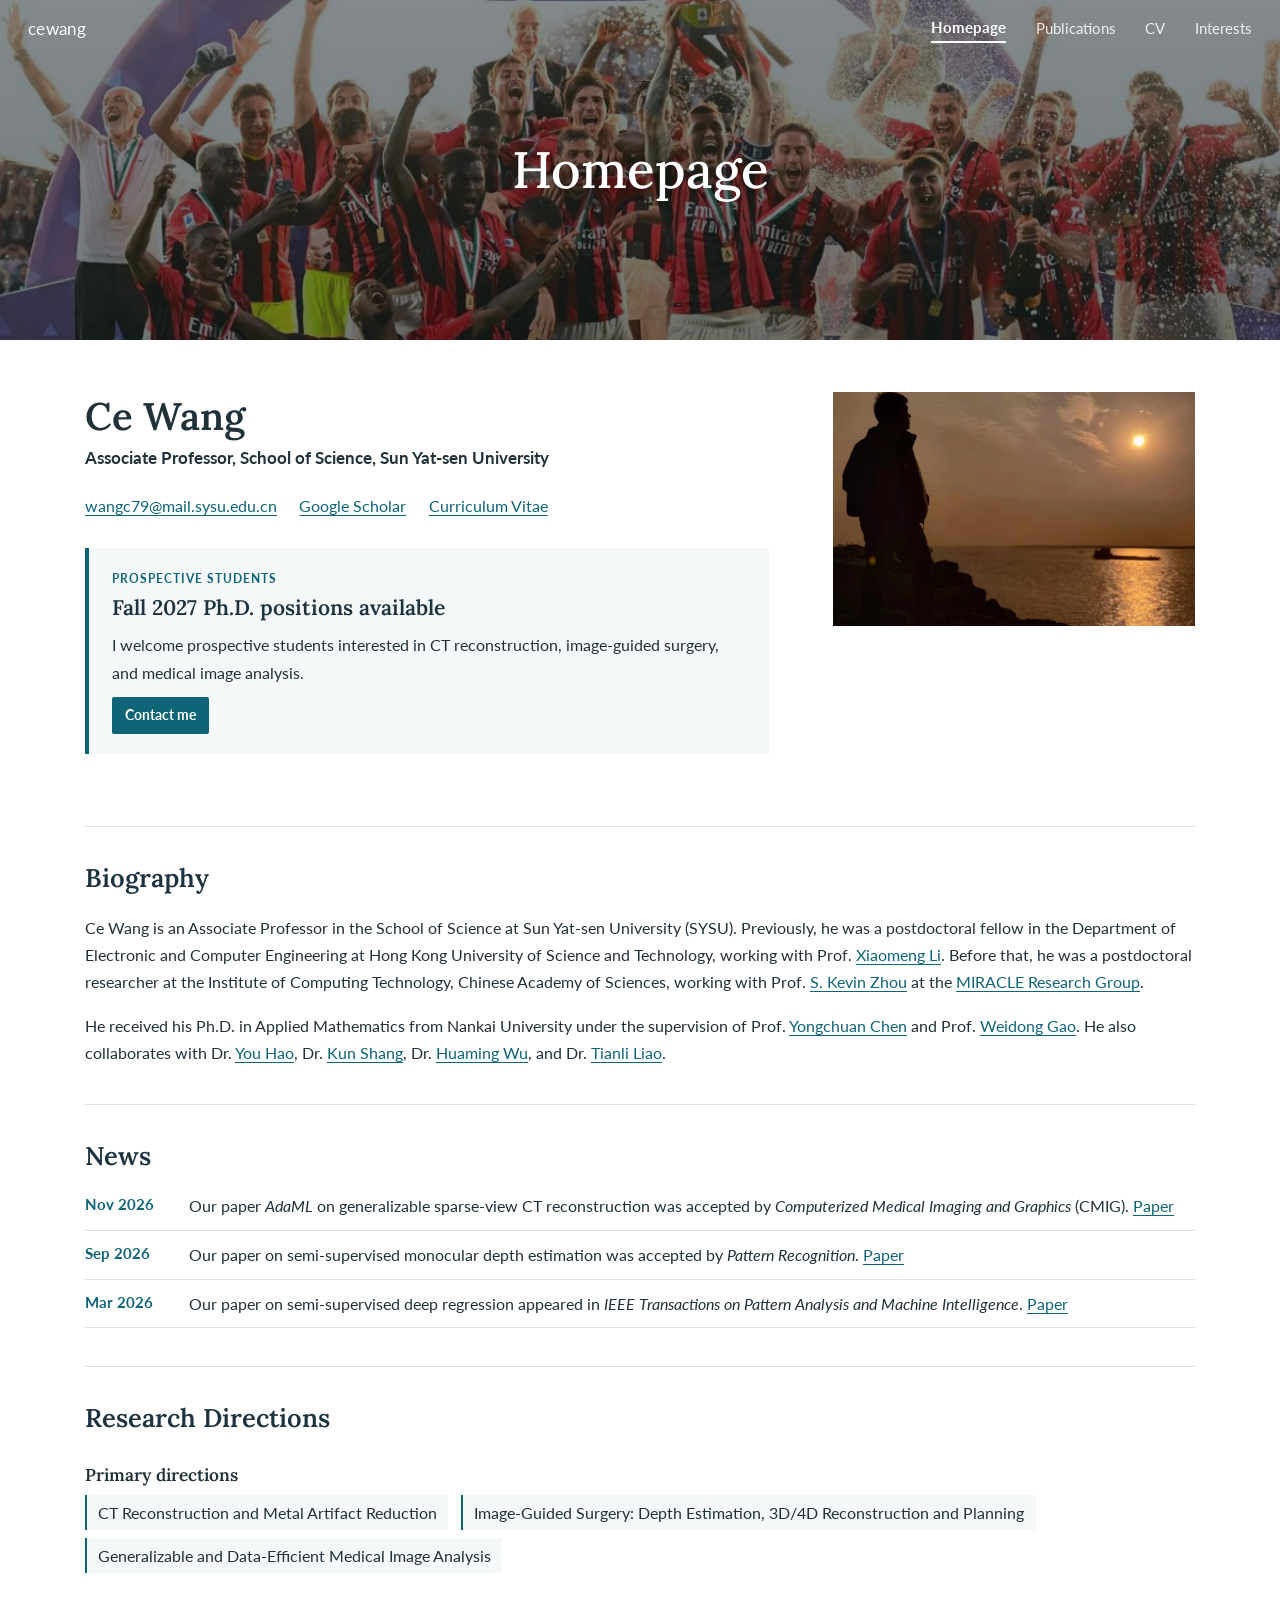
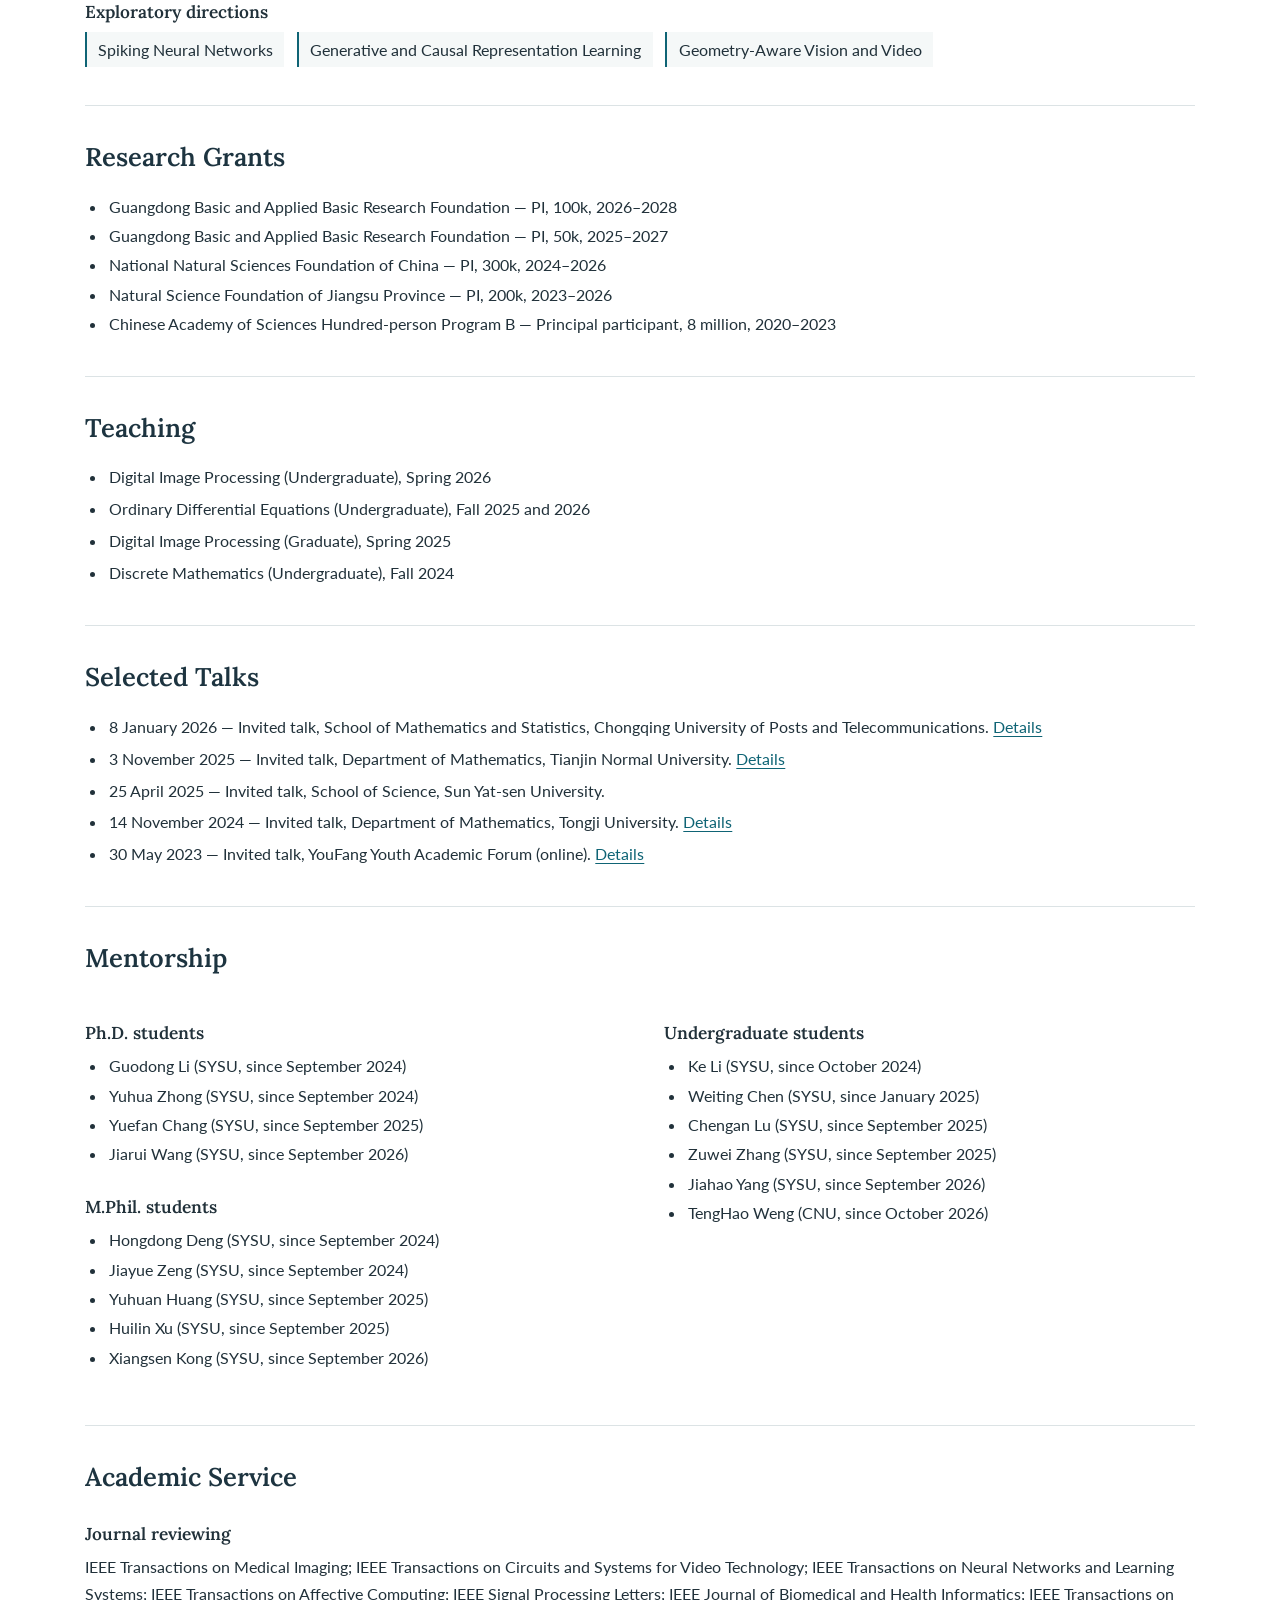
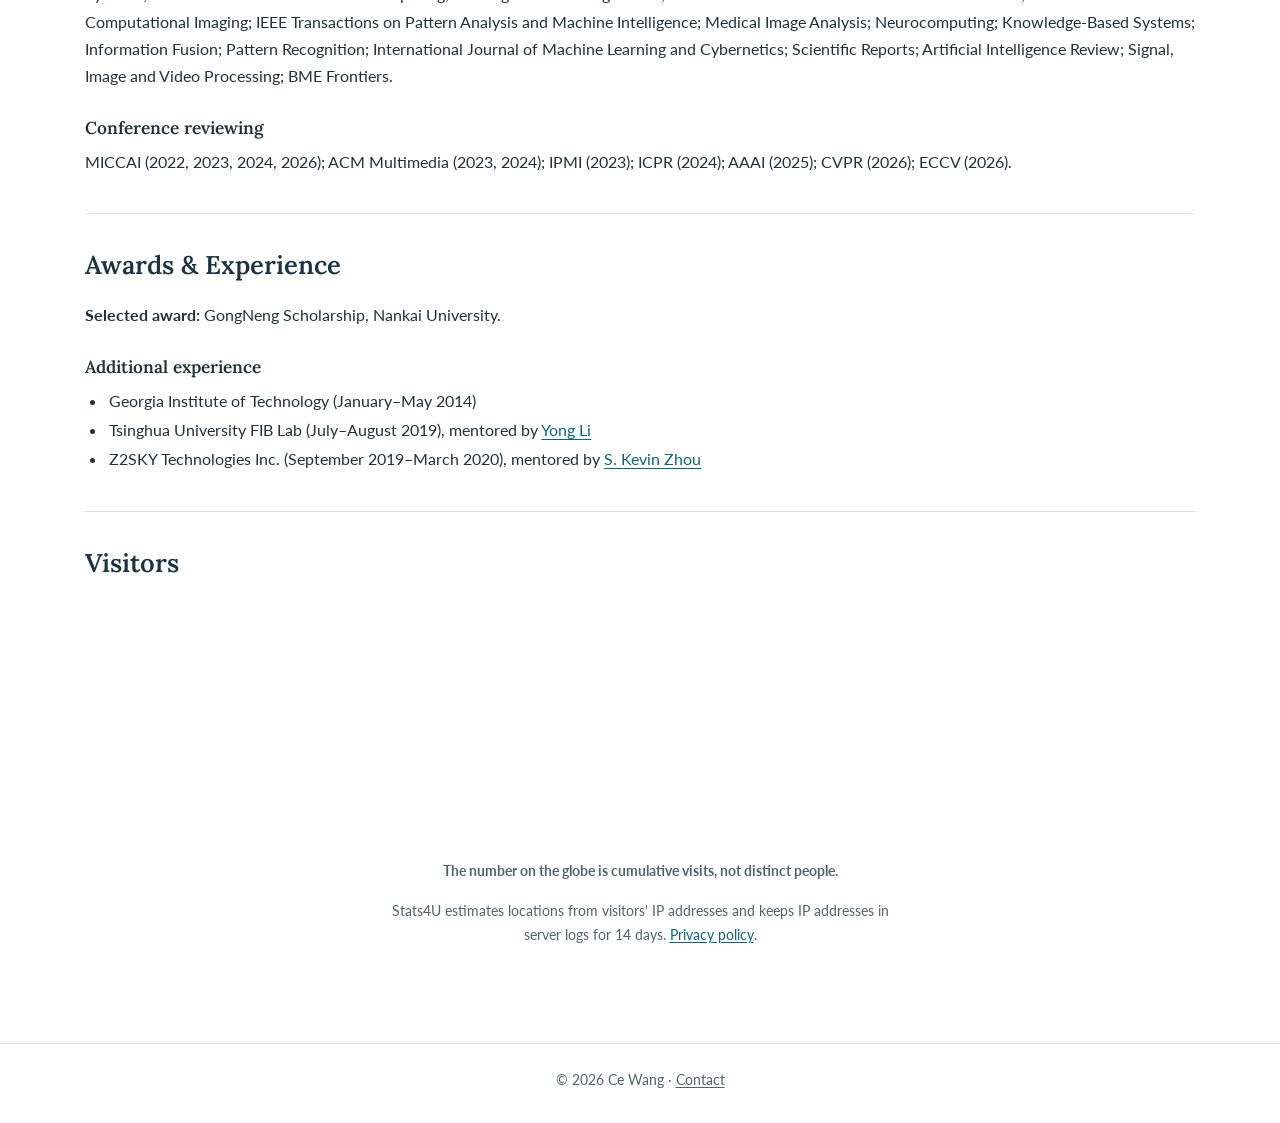
==== commit b889c21b: "Update grants from latest CV and add CMIG news Updated the news section to include new papers and re" ====
--- a/index.html
+++ b/index.html
@@ -52,10 +52,13 @@
 
     <section class="content-section" aria-labelledby="news">
       <h2 id="news">News</h2>
-      <ul class="news-list">
-        <li><time class="news-date" datetime="2026-09">Sep 2026</time><span>Our paper on semi-supervised monocular depth estimation was accepted by <em>Pattern Recognition</em>. <a href="https://www.sciencedirect.com/science/article/pii/S0031320326019485">Paper</a></span></li>
-        <li><time class="news-date" datetime="2026-03">Mar 2026</time><span>Our paper on semi-supervised deep regression appeared in <em>IEEE Transactions on Pattern Analysis and Machine Intelligence</em>. <a href="https://pubmed.ncbi.nlm.nih.gov/41284425/">Paper</a></span></li>
-      </ul>
+      <div class="news-scroll" role="region" aria-label="News updates" tabindex="0">
+        <ul class="news-list">
+          <li><time class="news-date" datetime="2026-11">Nov 2026</time><span>Our paper <em>AdaML</em> on generalizable sparse-view CT reconstruction was accepted by <em>Computerized Medical Imaging and Graphics</em> (CMIG). <a href="https://authors.elsevier.com/sd/article/S0895-6111%2826%2900142-4">Paper</a></span></li>
+          <li><time class="news-date" datetime="2026-09">Sep 2026</time><span>Our paper on semi-supervised monocular depth estimation was accepted by <em>Pattern Recognition</em>. <a href="https://www.sciencedirect.com/science/article/pii/S0031320326019485">Paper</a></span></li>
+          <li><time class="news-date" datetime="2026-03">Mar 2026</time><span>Our paper on semi-supervised deep regression appeared in <em>IEEE Transactions on Pattern Analysis and Machine Intelligence</em>. <a href="https://pubmed.ncbi.nlm.nih.gov/41284425/">Paper</a></span></li>
+        </ul>
+      </div>
     </section>
 
     <section class="content-section" aria-labelledby="research">
@@ -77,9 +80,11 @@
     <section class="content-section" aria-labelledby="grants">
       <h2 id="grants">Research Grants</h2>
       <ul class="compact-list">
-        <li>National Natural Science Foundation of China — PI, 2024–2026</li>
-        <li>Natural Science Foundation of Jiangsu Province — PI, 2023–2026</li>
-        <li>Chinese Academy of Sciences Hundred-person Program B — Principal participant, 2020–2023</li>
+        <li>Guangdong Basic and Applied Basic Research Foundation — PI, 100k, 2026–2028</li>
+        <li>Guangdong Basic and Applied Basic Research Foundation — PI, 50k, 2025–2027</li>
+        <li>National Natural Sciences Foundation of China — PI, 300k, 2024–2026</li>
+        <li>Natural Science Foundation of Jiangsu Province — PI, 200k, 2023–2026</li>
+        <li>Chinese Academy of Sciences Hundred-person Program B — Principal participant, 8 million, 2020–2023</li>
       </ul>
     </section>
 
--- a/styles.css
+++ b/styles.css
@@ -38,6 +38,12 @@
 .intro .role { margin: 0 0 1.2rem; font-size: 1.06rem; font-weight: 700; }
 .intro-links { display: flex; flex-wrap: wrap; gap: .55rem 1.4rem; margin: 0; padding: 0; list-style: none; }
 .intro-links li { margin: 0; }
+.recruitment-callout { margin-top: 1.8rem; padding: 1.25rem 1.45rem; border-left: 4px solid var(--accent); background: var(--soft); }
+.recruitment-callout .recruitment-label { margin: 0 0 .3rem; color: var(--accent); font-size: .78rem; font-weight: 700; letter-spacing: .08em; text-transform: uppercase; }
+.recruitment-callout h3 { margin: 0 0 .55rem; color: #1d3440; font: 600 1.32rem/1.35 Lora, Georgia, serif; }
+.recruitment-callout p { margin: 0 0 .7rem; }
+.recruitment-link { display: inline-block; padding: .4rem .8rem; color: #fff; background: var(--accent); border-radius: 2px; font-size: .9rem; font-weight: 700; text-decoration: none; }
+.recruitment-link:hover { color: #fff; background: var(--accent-hover); }
 .portrait { width: 100%; aspect-ratio: 1.55; object-fit: cover; object-position: center; }
 .content-section { padding-top: 34px; margin-top: 38px; border-top: 1px solid var(--line); }
 .content-section:first-of-type { margin-top: 0; }
@@ -48,6 +54,10 @@
 .content-section li { padding-left: .12rem; margin: .3rem 0; }
 .research-list { display: flex; flex-wrap: wrap; gap: .5rem .8rem; padding: 0 !important; list-style: none; }
 .research-list li { margin: 0; padding: .25rem .7rem; border-left: 2px solid var(--accent); background: var(--soft); }
+.news-list { list-style: none; padding: 0 !important; }
+.news-list li { display: grid; grid-template-columns: 5.5rem minmax(0, 1fr); gap: 1rem; margin: 0; padding: .65rem 0; border-bottom: 1px solid var(--line); }
+.news-list li:first-child { padding-top: 0; }
+.news-date { color: var(--accent); font-size: .92rem; font-weight: 700; white-space: nowrap; }
 .columns { display: grid; grid-template-columns: 1fr 1fr; gap: 2rem 3rem; }
 .compact-list li { margin: .14rem 0; }
 .small { color: var(--muted); font-size: .92rem; }
@@ -93,4 +103,5 @@
 }
 @media (max-width: 480px) {
   .interests-gallery { grid-template-columns: 1fr; }
+  .news-list li { grid-template-columns: 1fr; gap: .1rem; }
 }
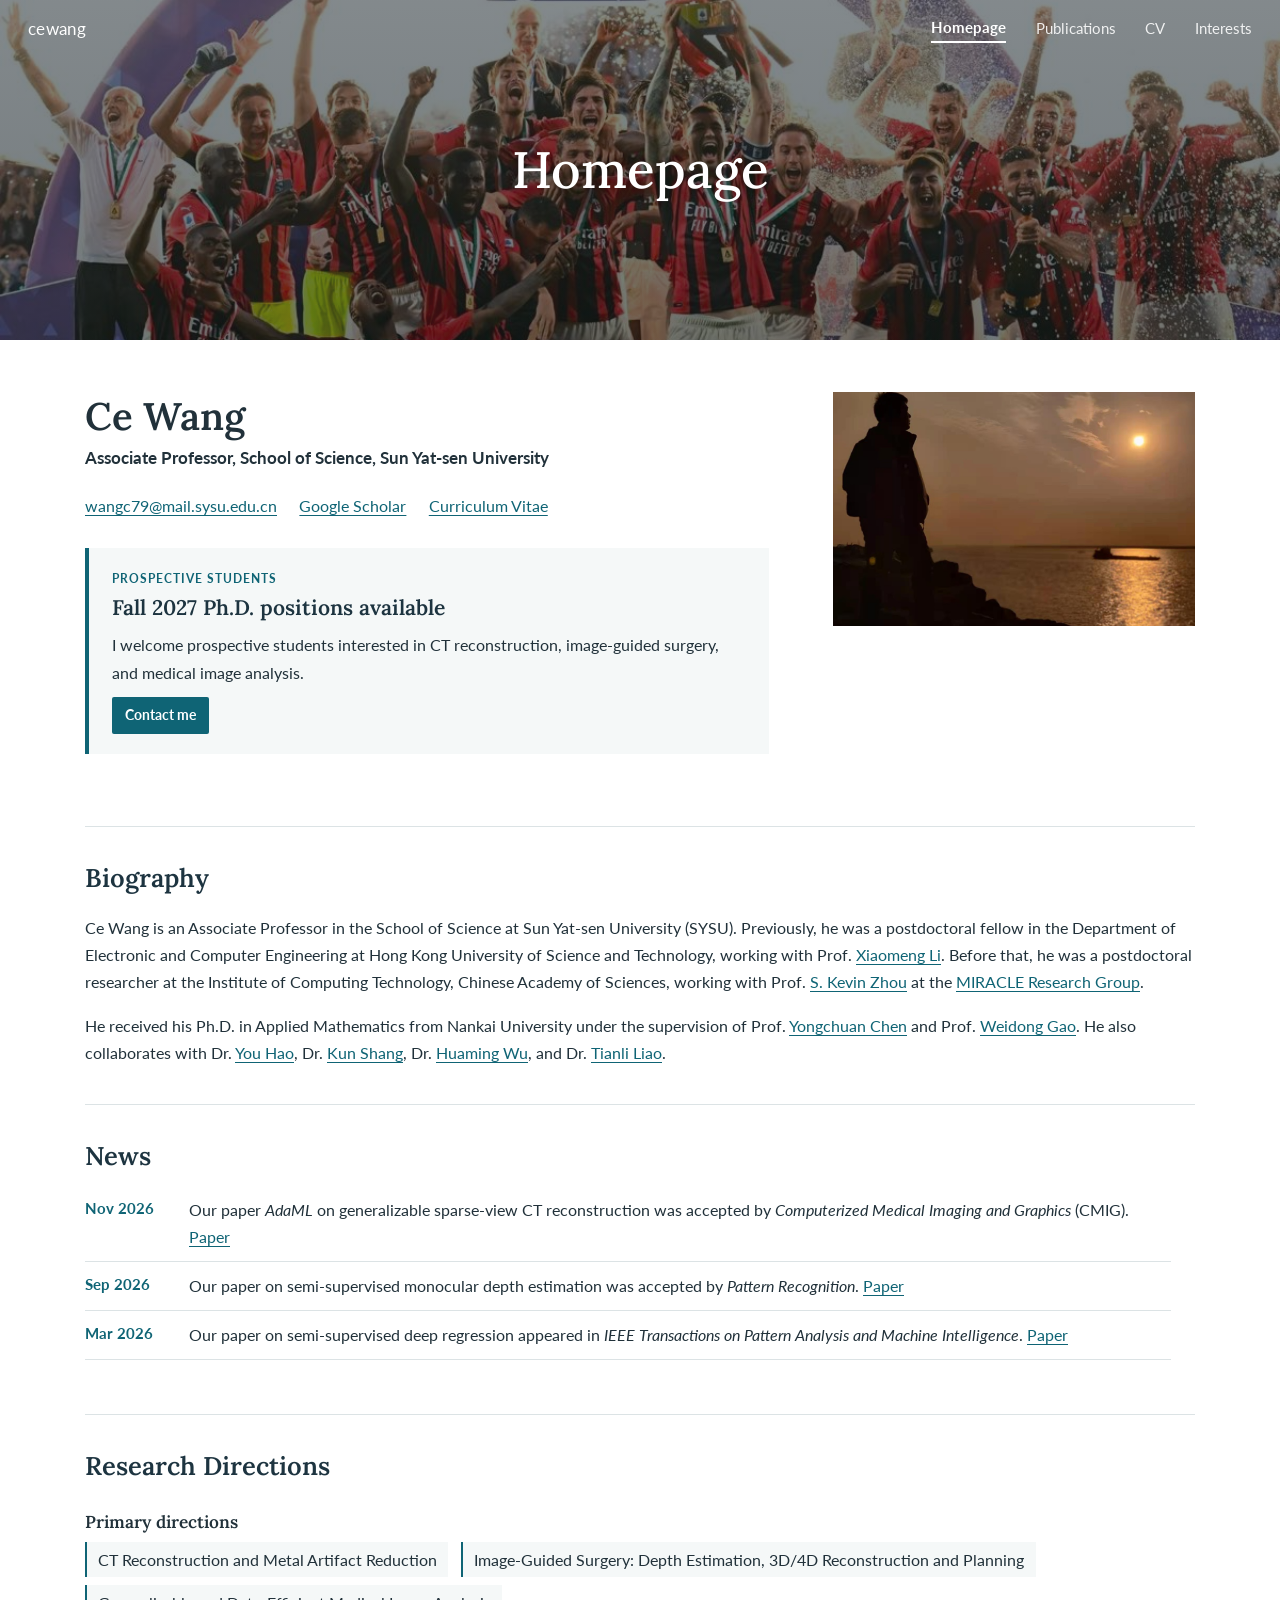
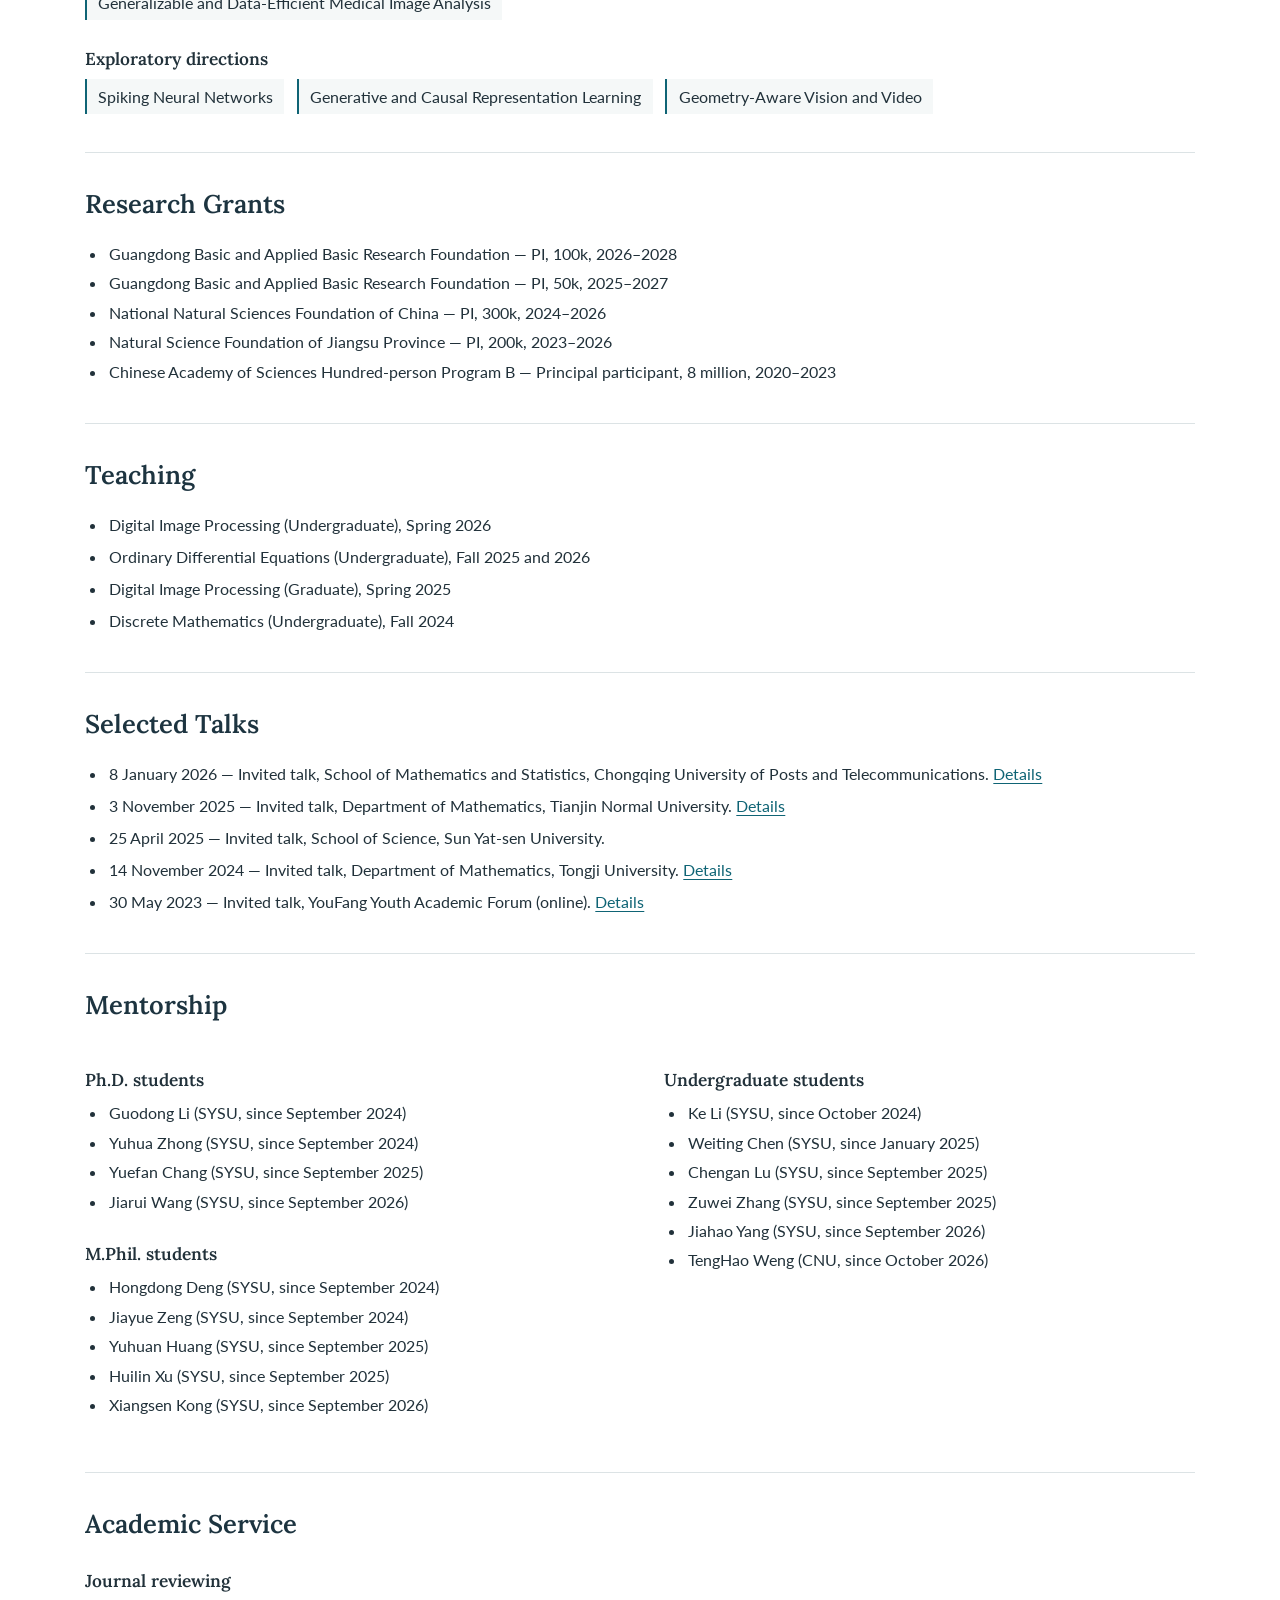
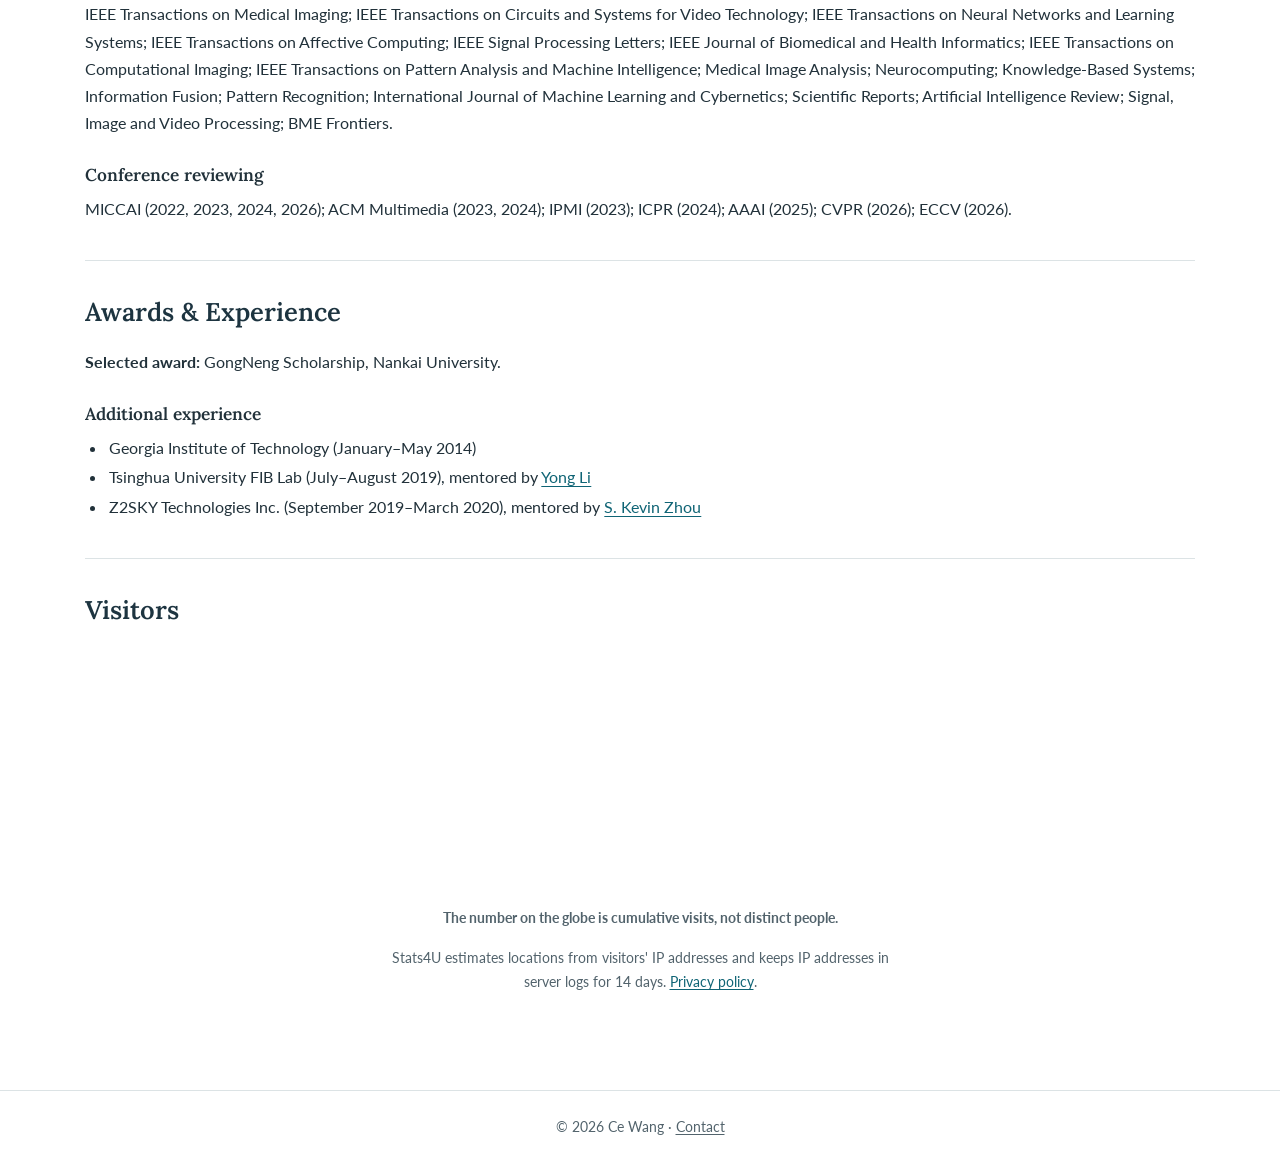
==== commit a05bcb82: "Refresh homepage styles for scrollable News" ====
--- a/index.html
+++ b/index.html
@@ -5,7 +5,7 @@
   <meta name="viewport" content="width=device-width, initial-scale=1">
   <meta name="description" content="Ce Wang is an Associate Professor at Sun Yat-sen University. Research in CT reconstruction, image-guided surgery, and medical image analysis.">
   <title>Ce Wang | Homepage</title>
-  <link rel="stylesheet" href="./styles.css">
+  <link rel="stylesheet" href="./styles.css?v=20261103a">
   <script src="./site.js?v=20261102b" defer></script>
 </head>
 <body>
--- a/styles.css
+++ b/styles.css
@@ -54,6 +54,8 @@
 .content-section li { padding-left: .12rem; margin: .3rem 0; }
 .research-list { display: flex; flex-wrap: wrap; gap: .5rem .8rem; padding: 0 !important; list-style: none; }
 .research-list li { margin: 0; padding: .25rem .7rem; border-left: 2px solid var(--accent); background: var(--soft); }
+.news-scroll { max-height: 11.5rem; overflow-y: auto; overscroll-behavior: contain; scrollbar-gutter: stable; padding-right: .55rem; }
+.news-scroll:focus-visible { outline: 2px solid var(--accent); outline-offset: 3px; }
 .news-list { list-style: none; padding: 0 !important; }
 .news-list li { display: grid; grid-template-columns: 5.5rem minmax(0, 1fr); gap: 1rem; margin: 0; padding: .65rem 0; border-bottom: 1px solid var(--line); }
 .news-list li:first-child { padding-top: 0; }
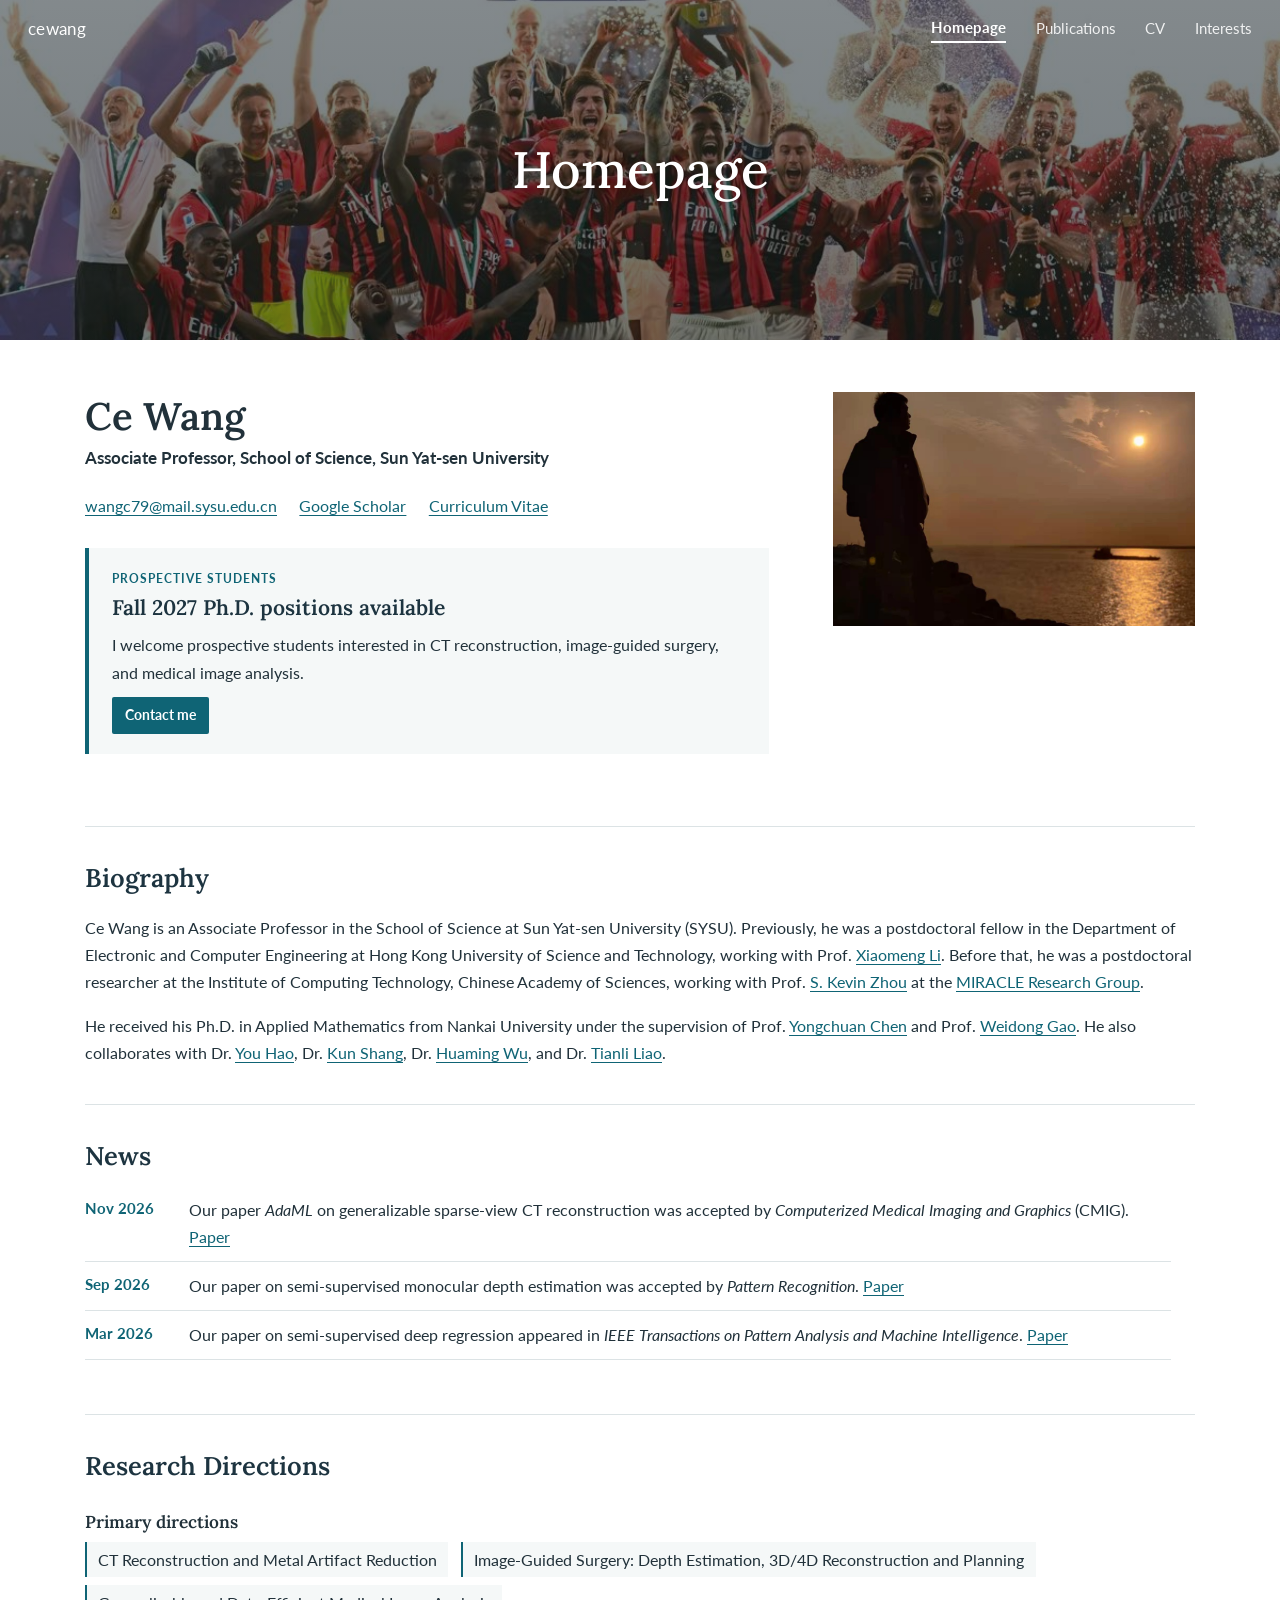
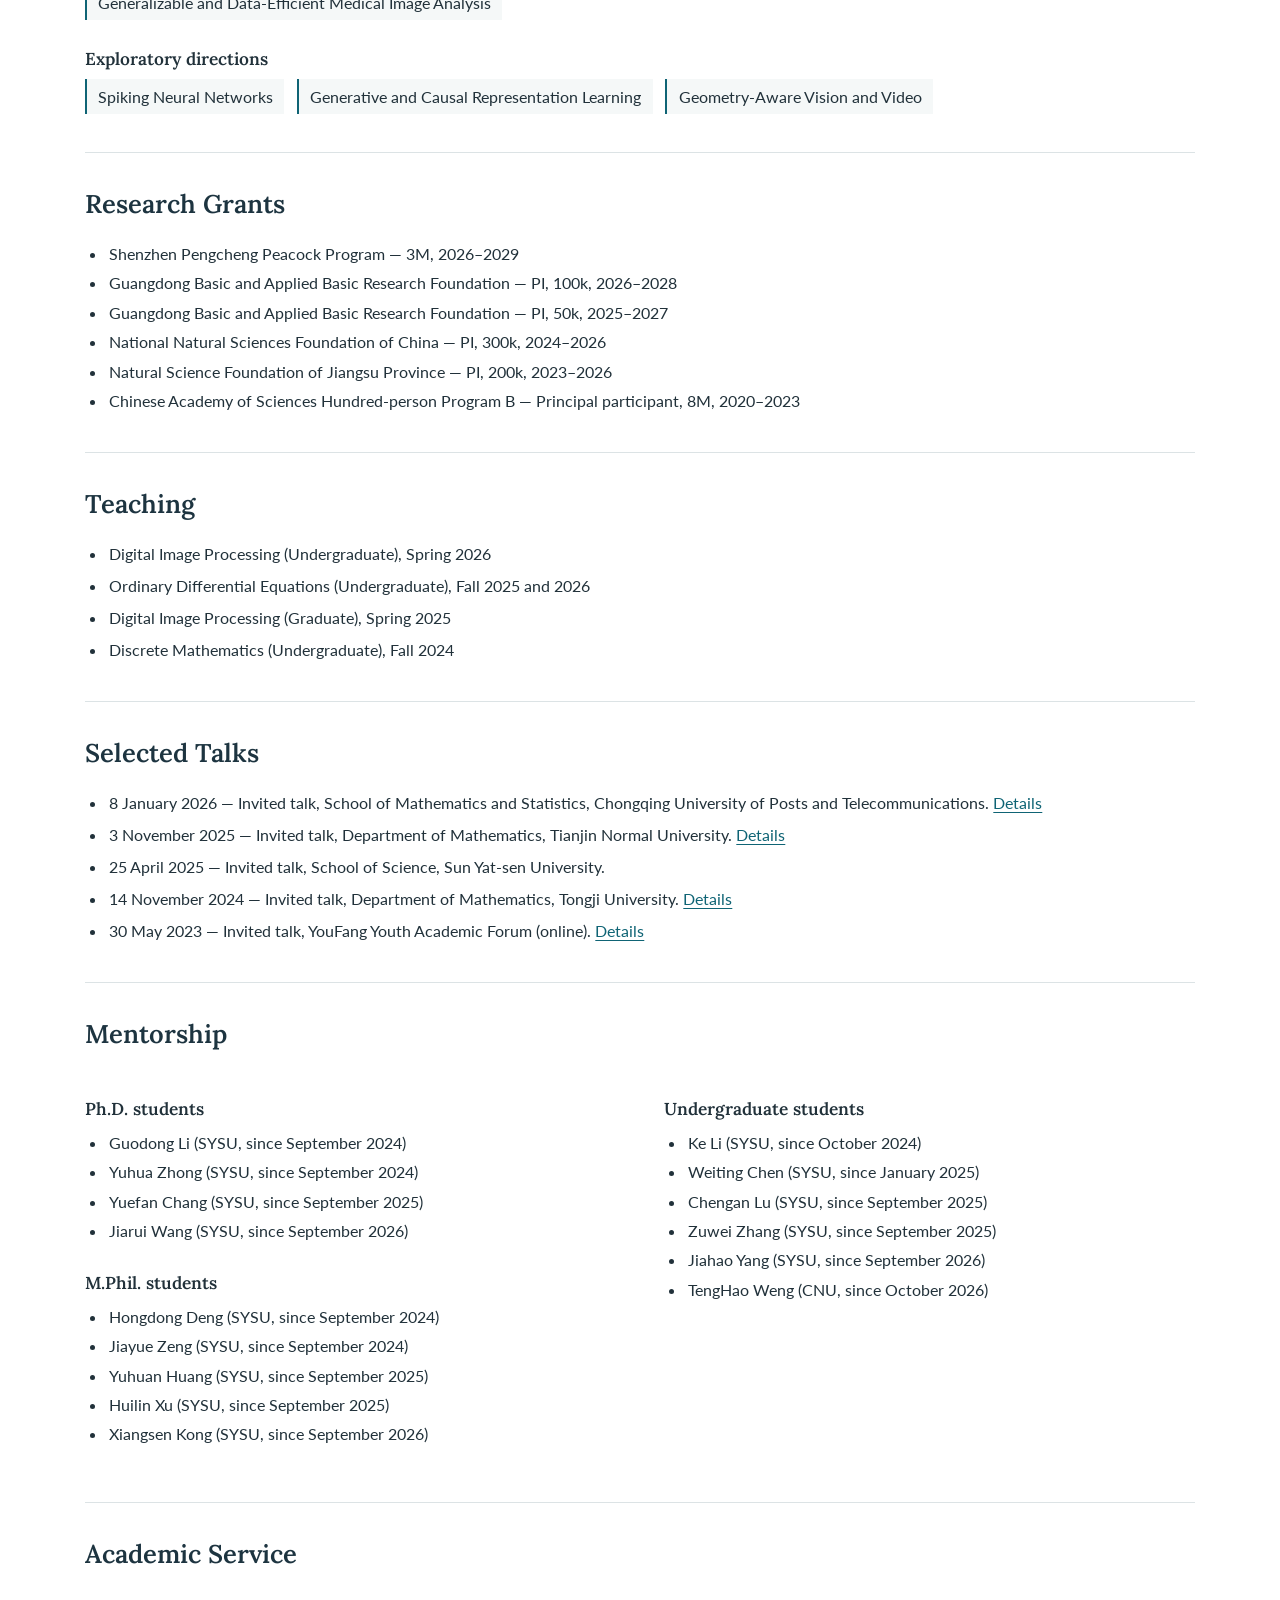
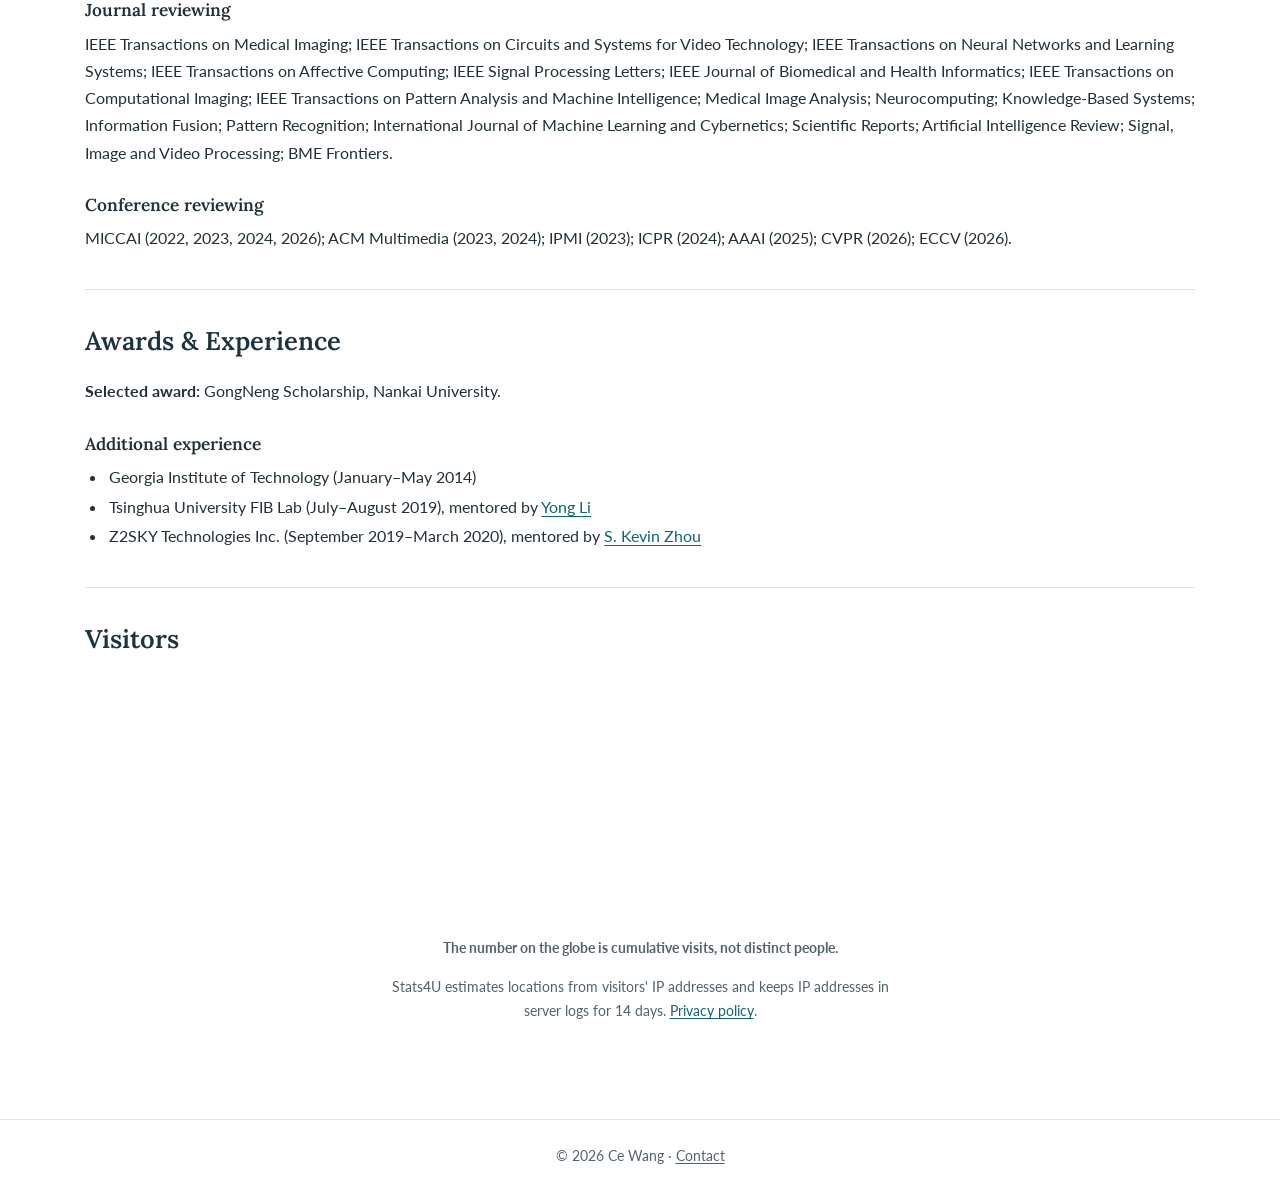
==== commit bb4a7a9a: "Add Shenzhen grant and update CAS amount from latest CV Updated funding amount from '8 million' to '" ====
--- a/index.html
+++ b/index.html
@@ -80,11 +80,12 @@
     <section class="content-section" aria-labelledby="grants">
       <h2 id="grants">Research Grants</h2>
       <ul class="compact-list">
+        <li>Shenzhen Pengcheng Peacock Program — 3M, 2026–2029</li>
         <li>Guangdong Basic and Applied Basic Research Foundation — PI, 100k, 2026–2028</li>
         <li>Guangdong Basic and Applied Basic Research Foundation — PI, 50k, 2025–2027</li>
         <li>National Natural Sciences Foundation of China — PI, 300k, 2024–2026</li>
         <li>Natural Science Foundation of Jiangsu Province — PI, 200k, 2023–2026</li>
-        <li>Chinese Academy of Sciences Hundred-person Program B — Principal participant, 8 million, 2020–2023</li>
+        <li>Chinese Academy of Sciences Hundred-person Program B — Principal participant, 8M, 2020–2023</li>
       </ul>
     </section>
 
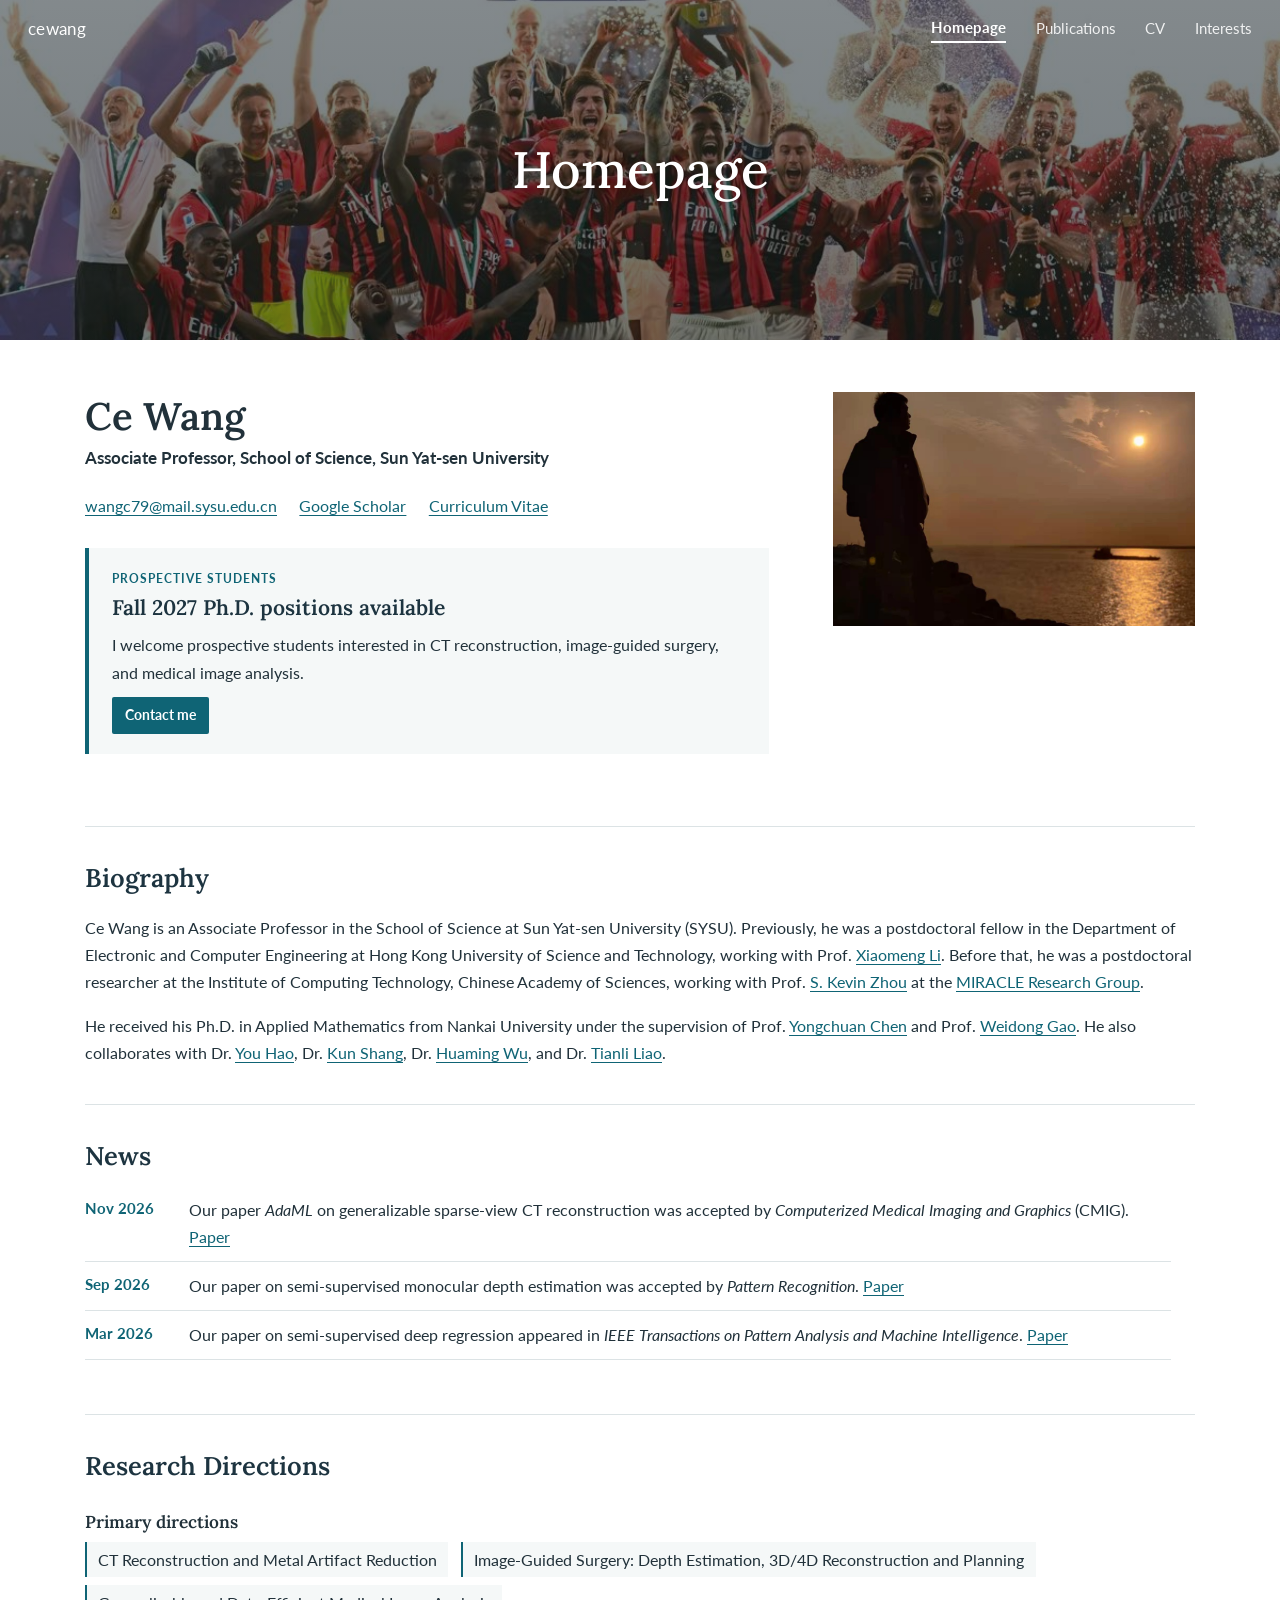
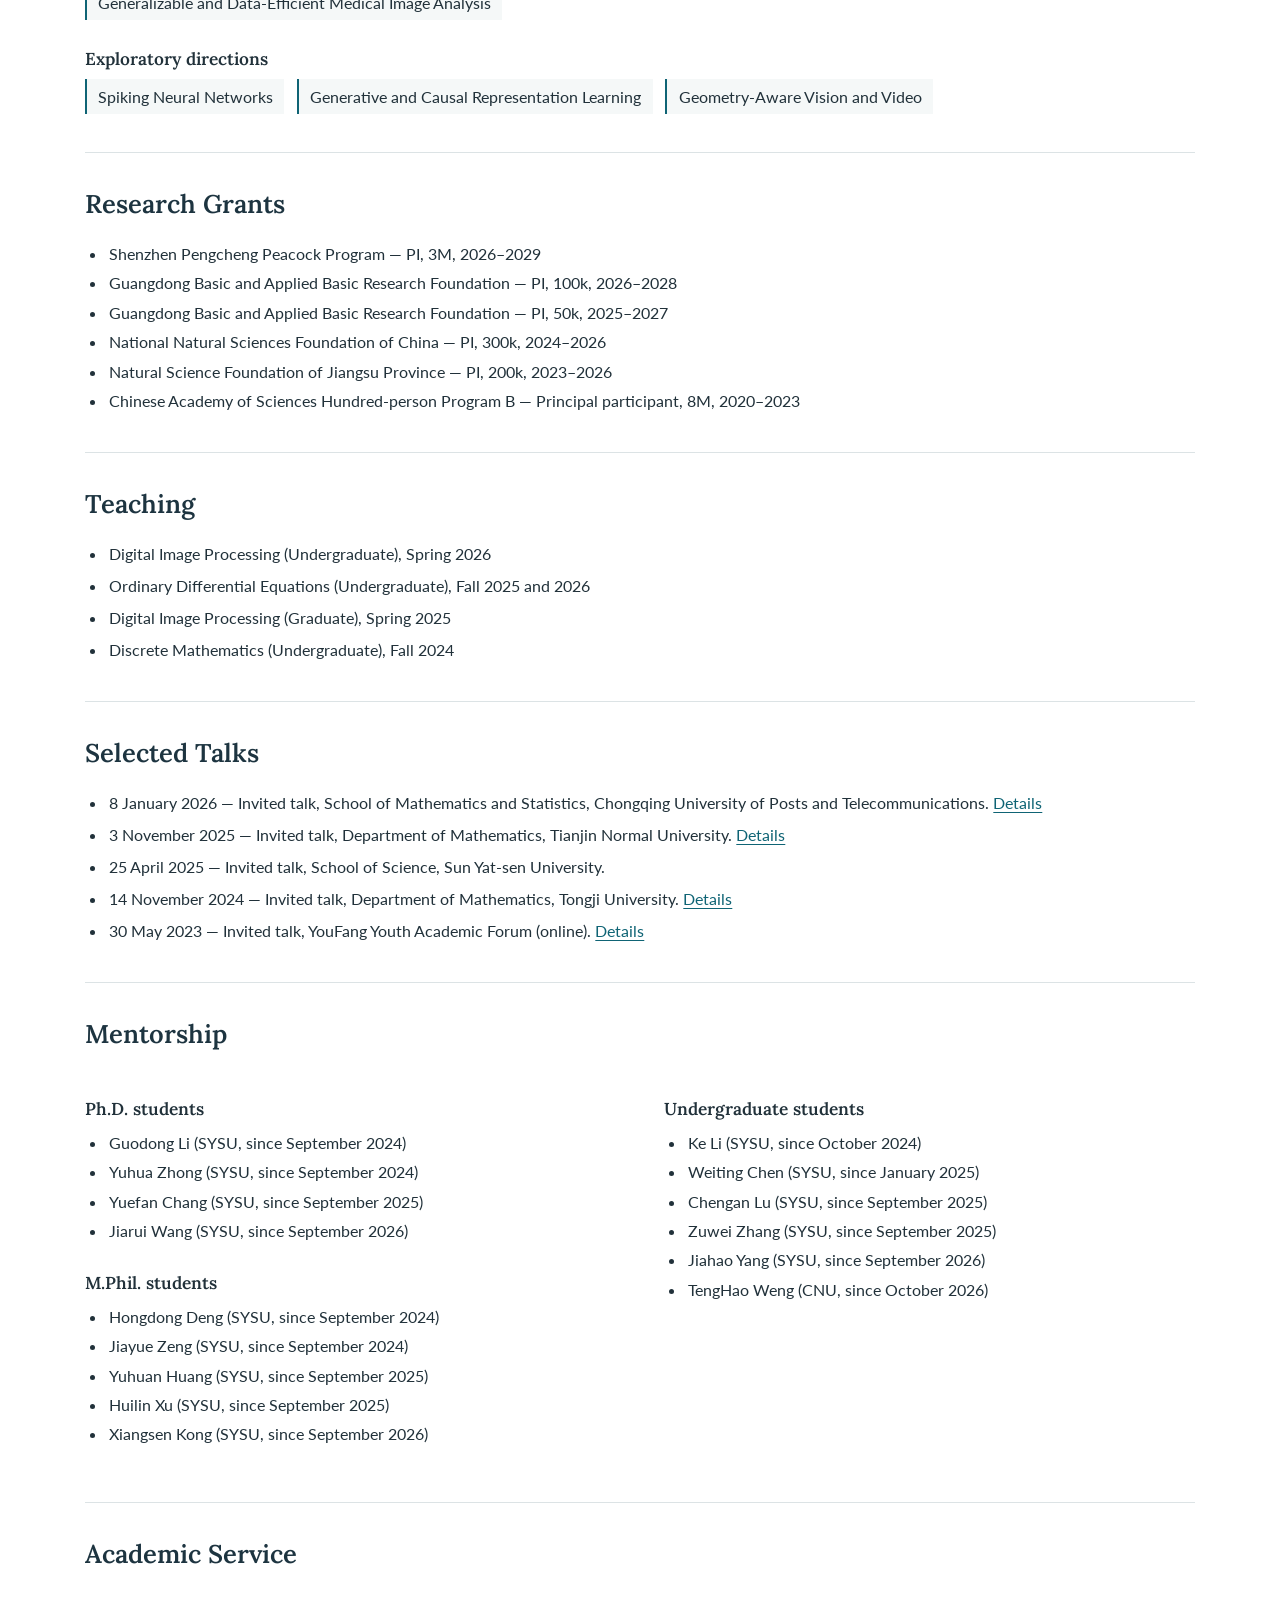
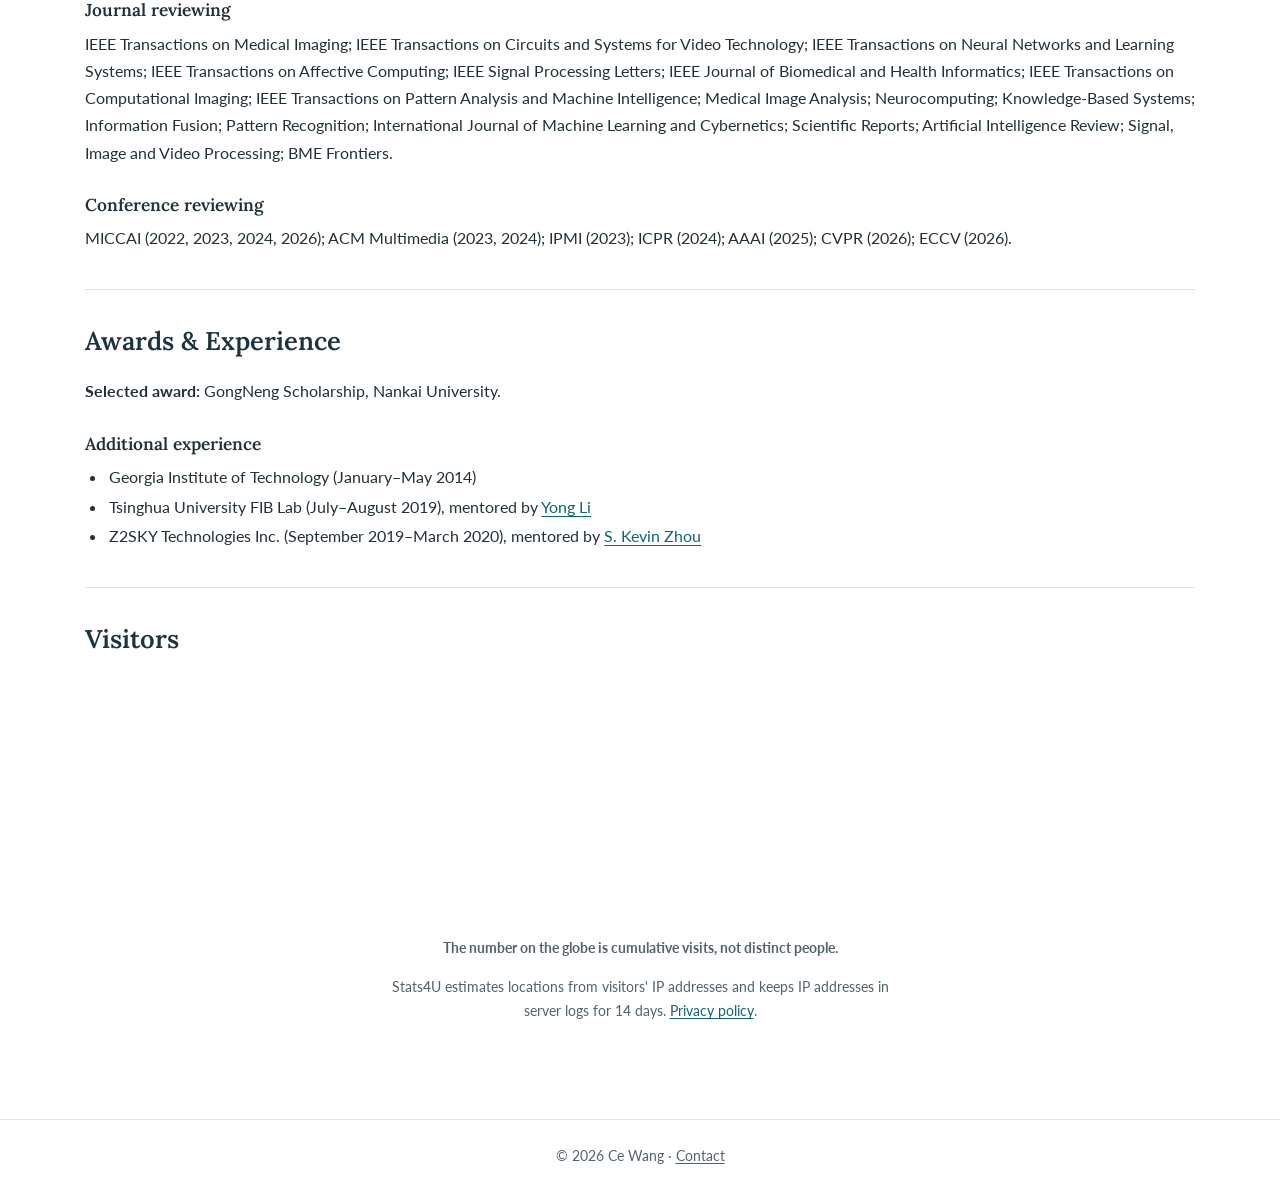
==== commit 6e4e3ffe: "Mark Shenzhen Pengcheng Peacock Program as PI" ====
--- a/index.html
+++ b/index.html
@@ -80,7 +80,7 @@
     <section class="content-section" aria-labelledby="grants">
       <h2 id="grants">Research Grants</h2>
       <ul class="compact-list">
-        <li>Shenzhen Pengcheng Peacock Program — 3M, 2026–2029</li>
+        <li>Shenzhen Pengcheng Peacock Program — PI, 3M, 2026–2029</li>
         <li>Guangdong Basic and Applied Basic Research Foundation — PI, 100k, 2026–2028</li>
         <li>Guangdong Basic and Applied Basic Research Foundation — PI, 50k, 2025–2027</li>
         <li>National Natural Sciences Foundation of China — PI, 300k, 2024–2026</li>
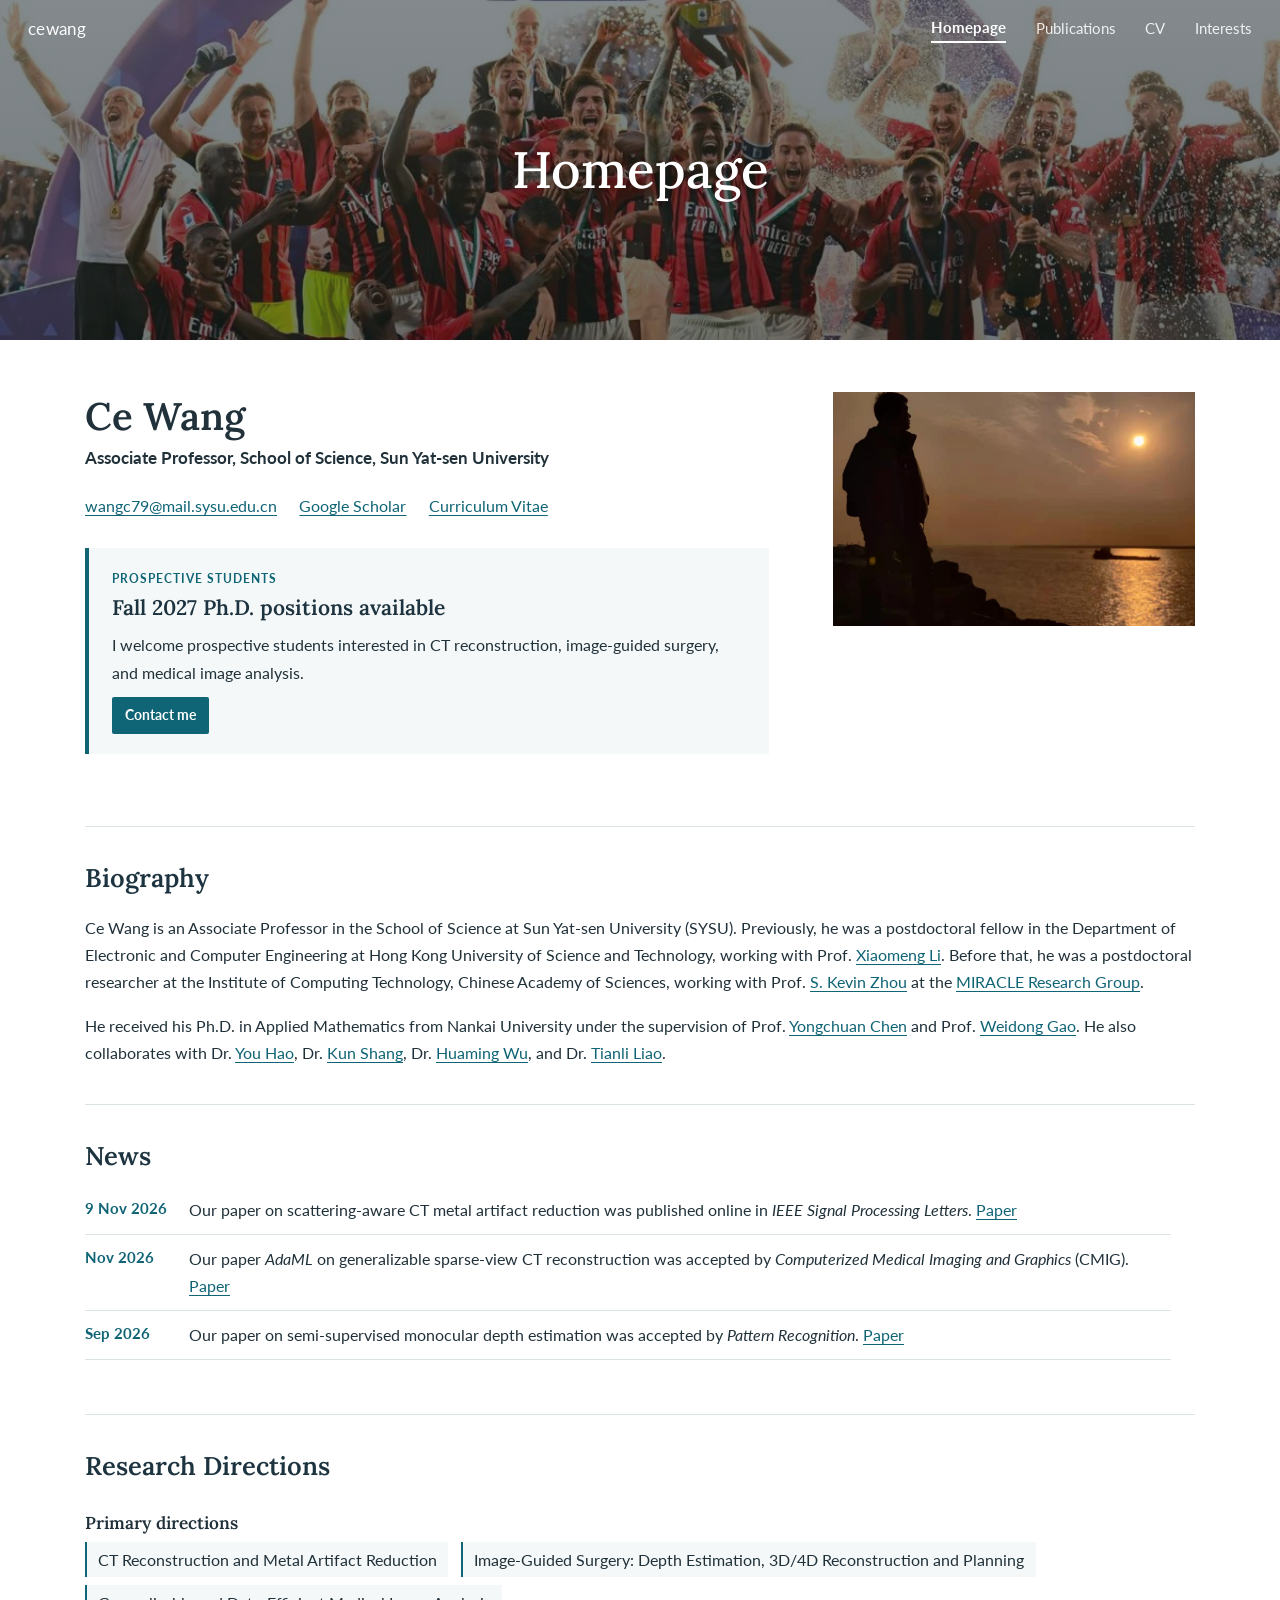
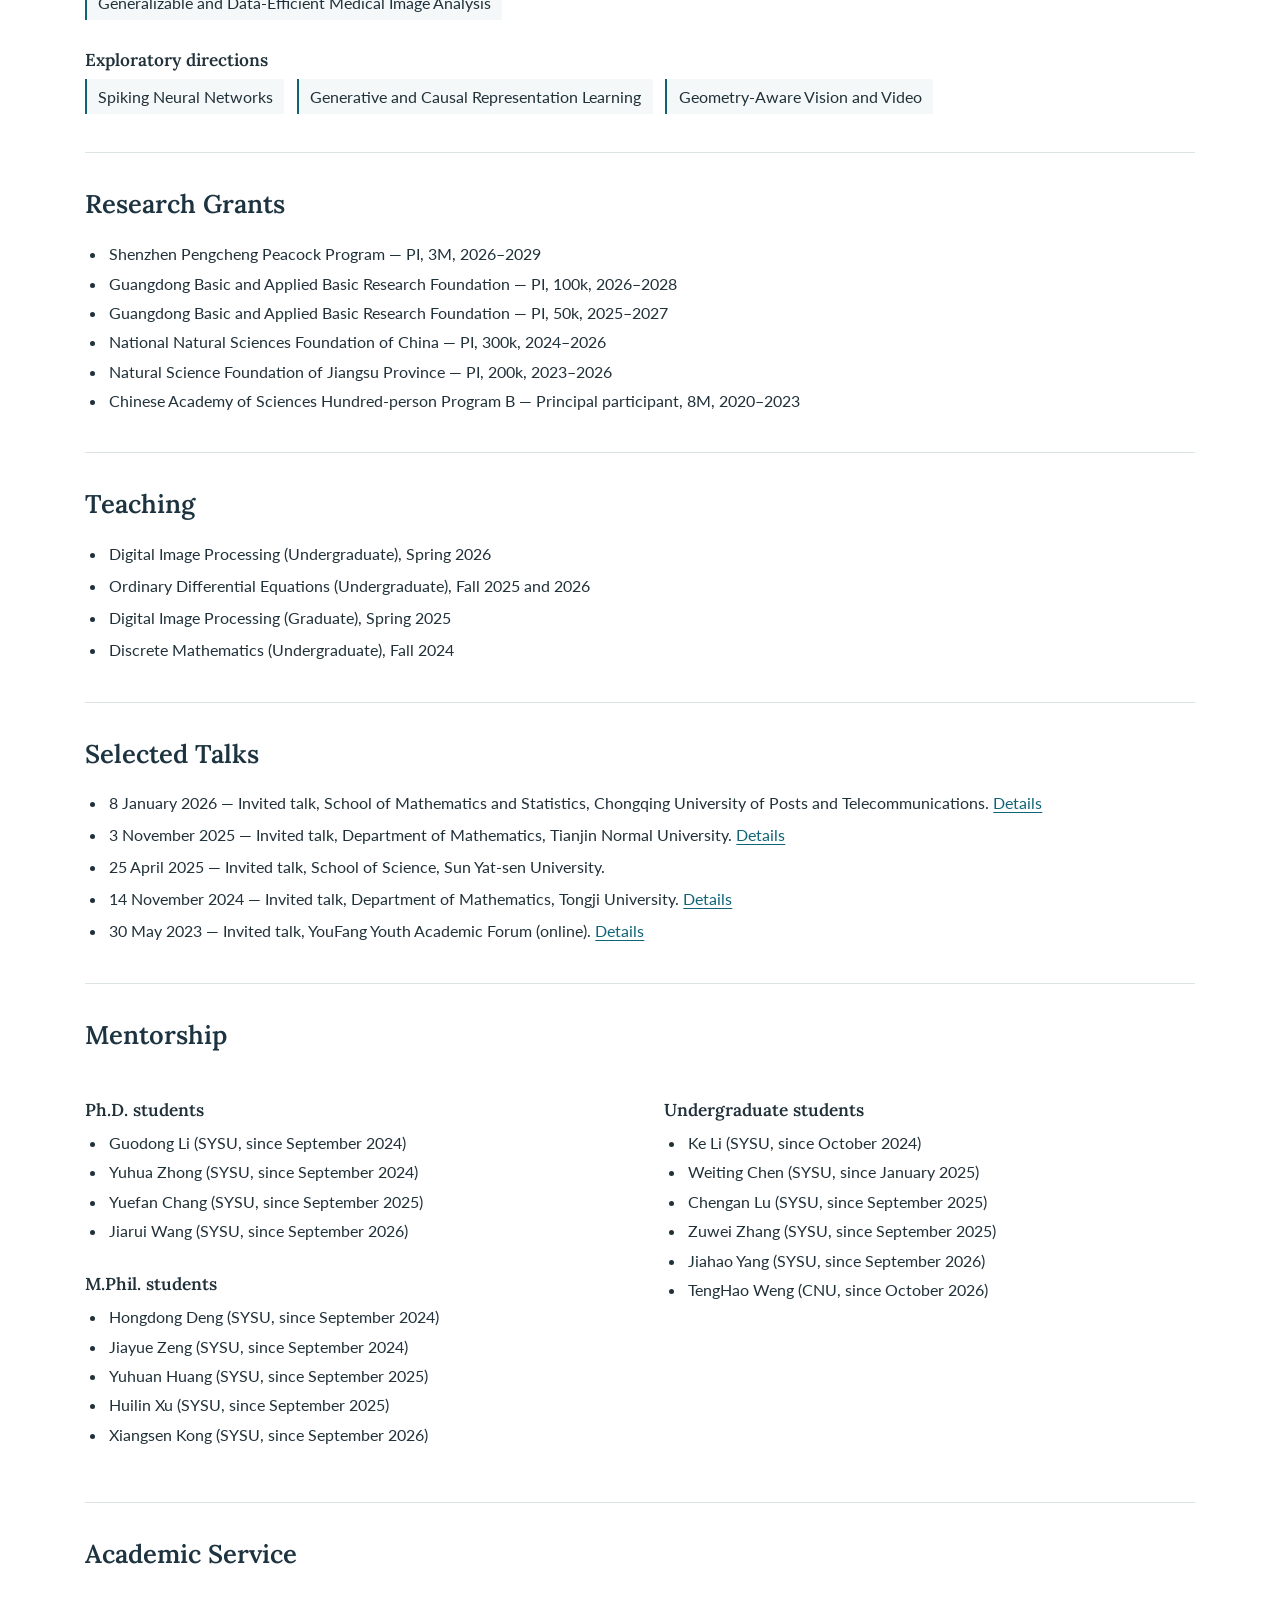
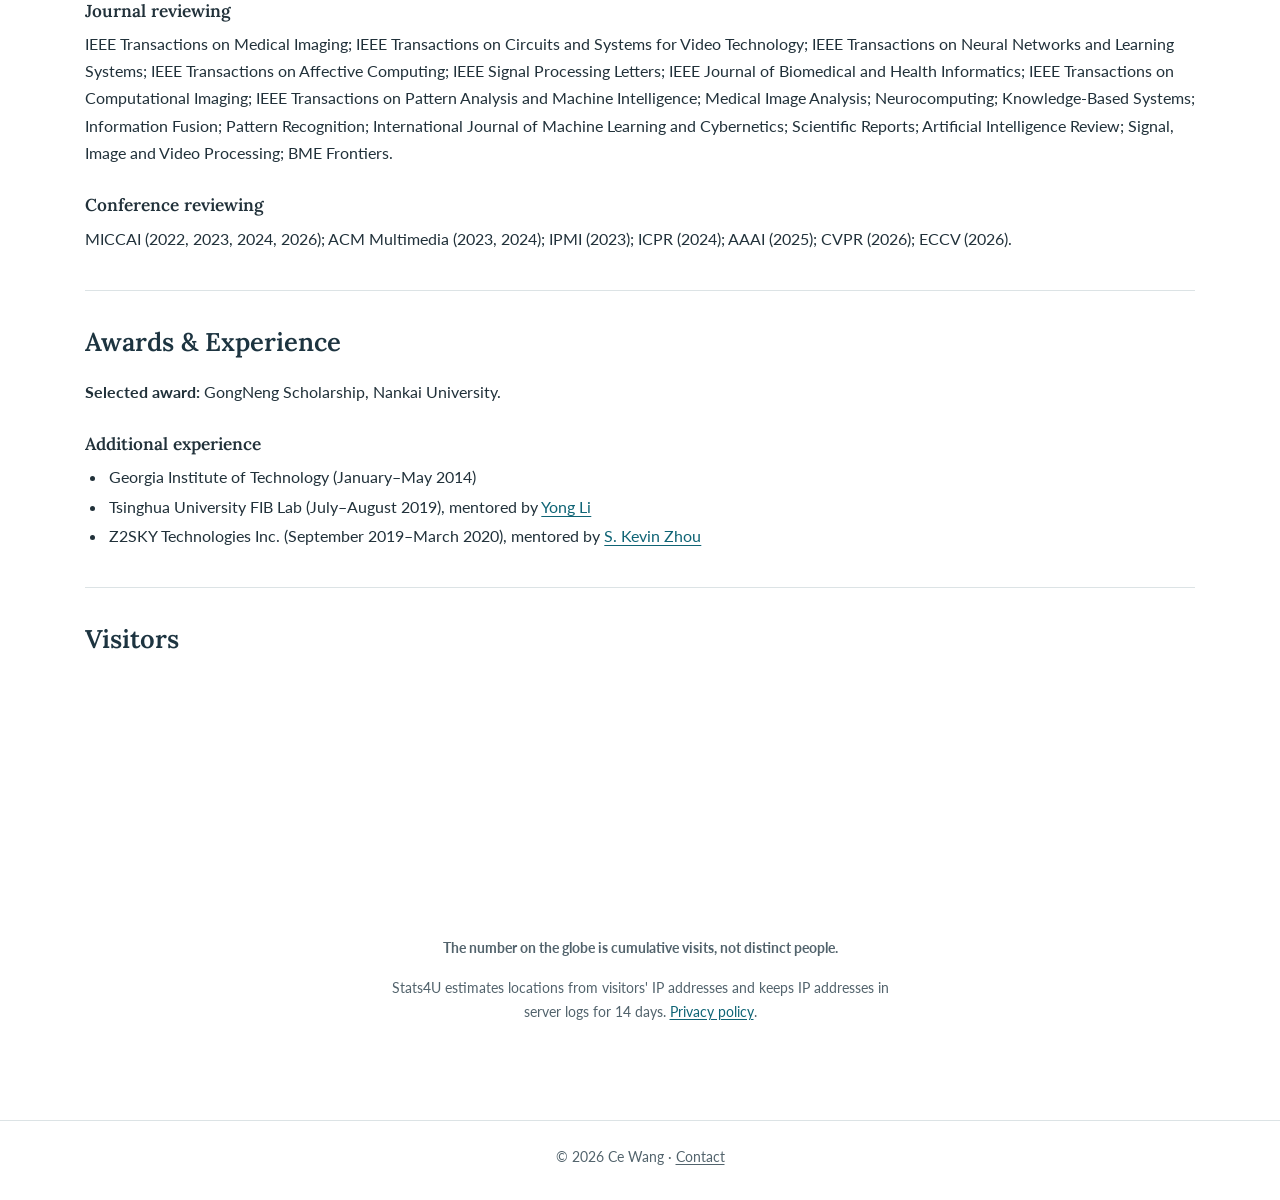
==== commit dc696560: "Announce SPL paper on homepage Updated the script source version and added a news item about a publi" ====
--- a/index.html
+++ b/index.html
@@ -6,7 +6,7 @@
   <meta name="description" content="Ce Wang is an Associate Professor at Sun Yat-sen University. Research in CT reconstruction, image-guided surgery, and medical image analysis.">
   <title>Ce Wang | Homepage</title>
   <link rel="stylesheet" href="./styles.css?v=20261103a">
-  <script src="./site.js?v=20261102b" defer></script>
+  <script src="./site.js?v=20261115a" defer></script>
 </head>
 <body>
   <a class="skip-link" href="#main">Skip to main content</a>
@@ -54,6 +54,7 @@
       <h2 id="news">News</h2>
       <div class="news-scroll" role="region" aria-label="News updates" tabindex="0">
         <ul class="news-list">
+          <li><time class="news-date" datetime="2026-11-09">9 Nov 2026</time><span>Our paper on scattering-aware CT metal artifact reduction was published online in <em>IEEE Signal Processing Letters</em>. <a href="https://ieeexplore.ieee.org/document/11782782">Paper</a></span></li>
           <li><time class="news-date" datetime="2026-11">Nov 2026</time><span>Our paper <em>AdaML</em> on generalizable sparse-view CT reconstruction was accepted by <em>Computerized Medical Imaging and Graphics</em> (CMIG). <a href="https://authors.elsevier.com/sd/article/S0895-6111%2826%2900142-4">Paper</a></span></li>
           <li><time class="news-date" datetime="2026-09">Sep 2026</time><span>Our paper on semi-supervised monocular depth estimation was accepted by <em>Pattern Recognition</em>. <a href="https://www.sciencedirect.com/science/article/pii/S0031320326019485">Paper</a></span></li>
           <li><time class="news-date" datetime="2026-03">Mar 2026</time><span>Our paper on semi-supervised deep regression appeared in <em>IEEE Transactions on Pattern Analysis and Machine Intelligence</em>. <a href="https://pubmed.ncbi.nlm.nih.gov/41284425/">Paper</a></span></li>
